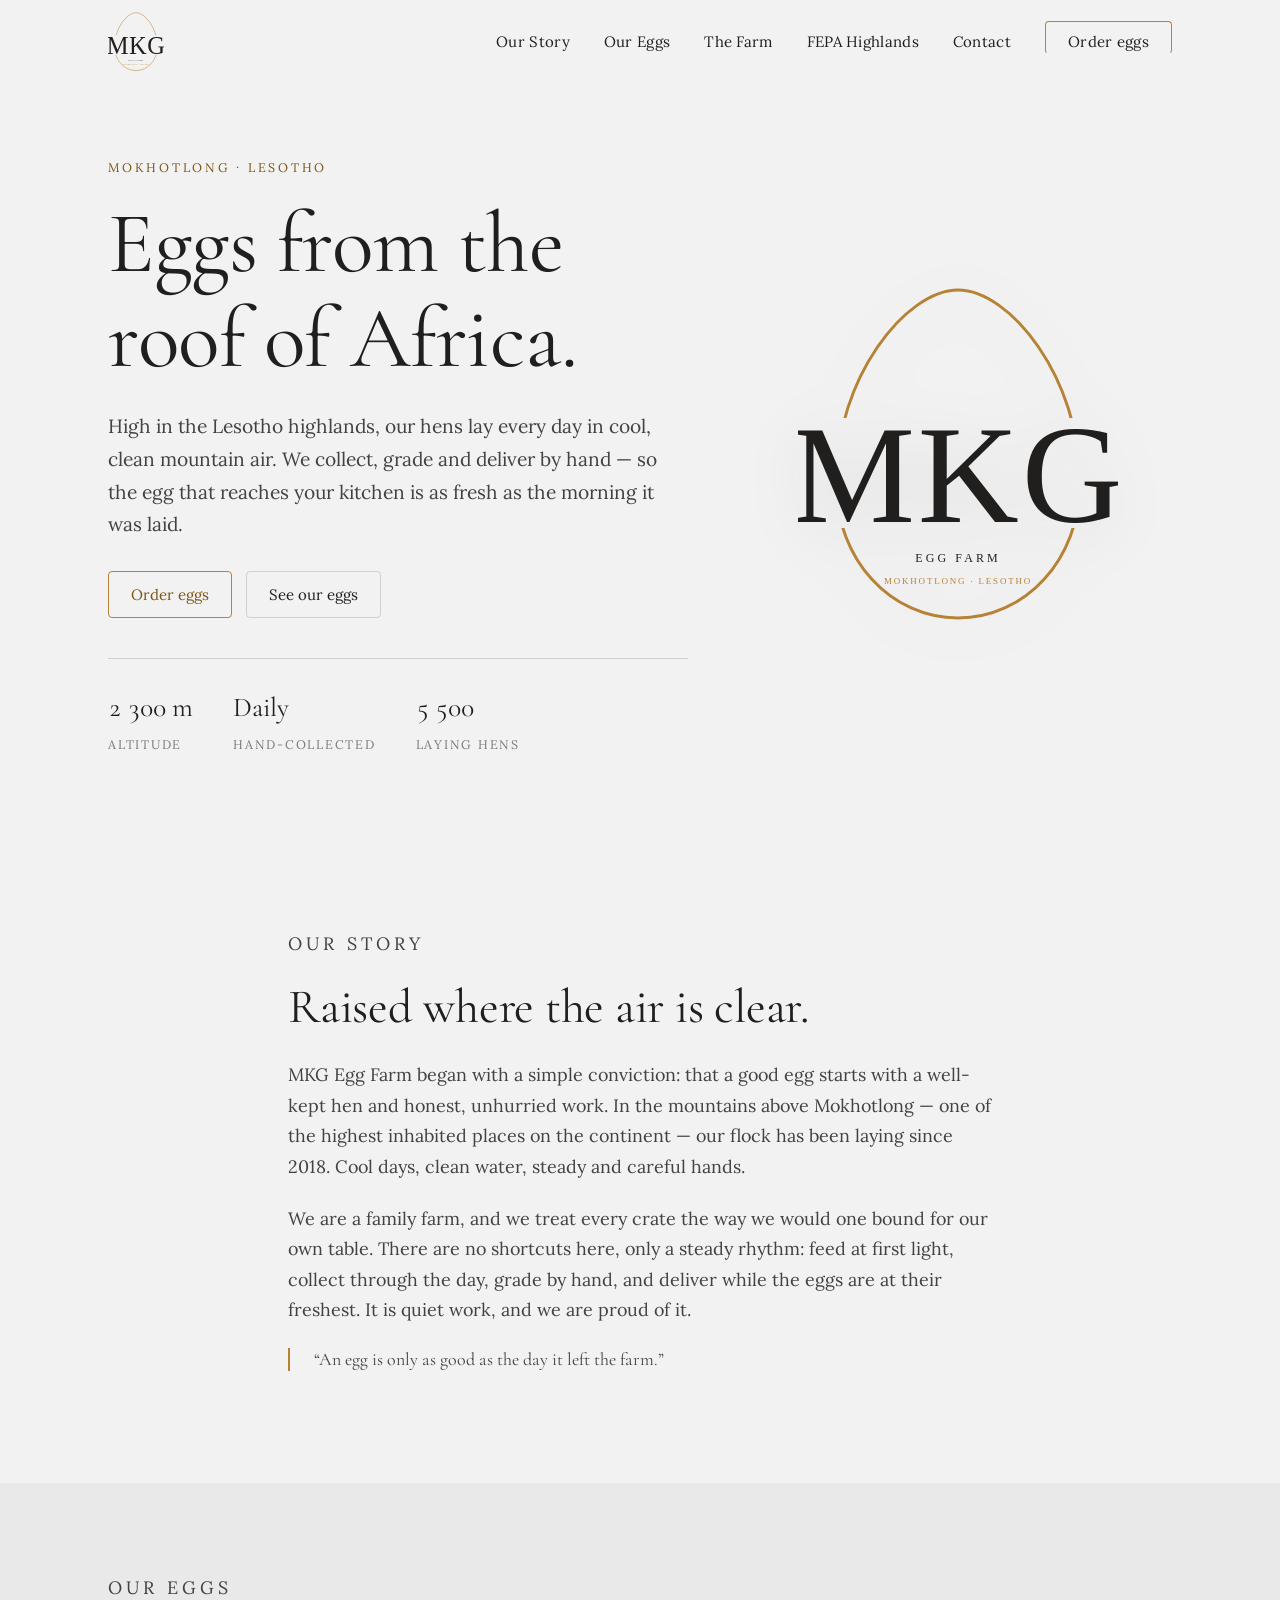
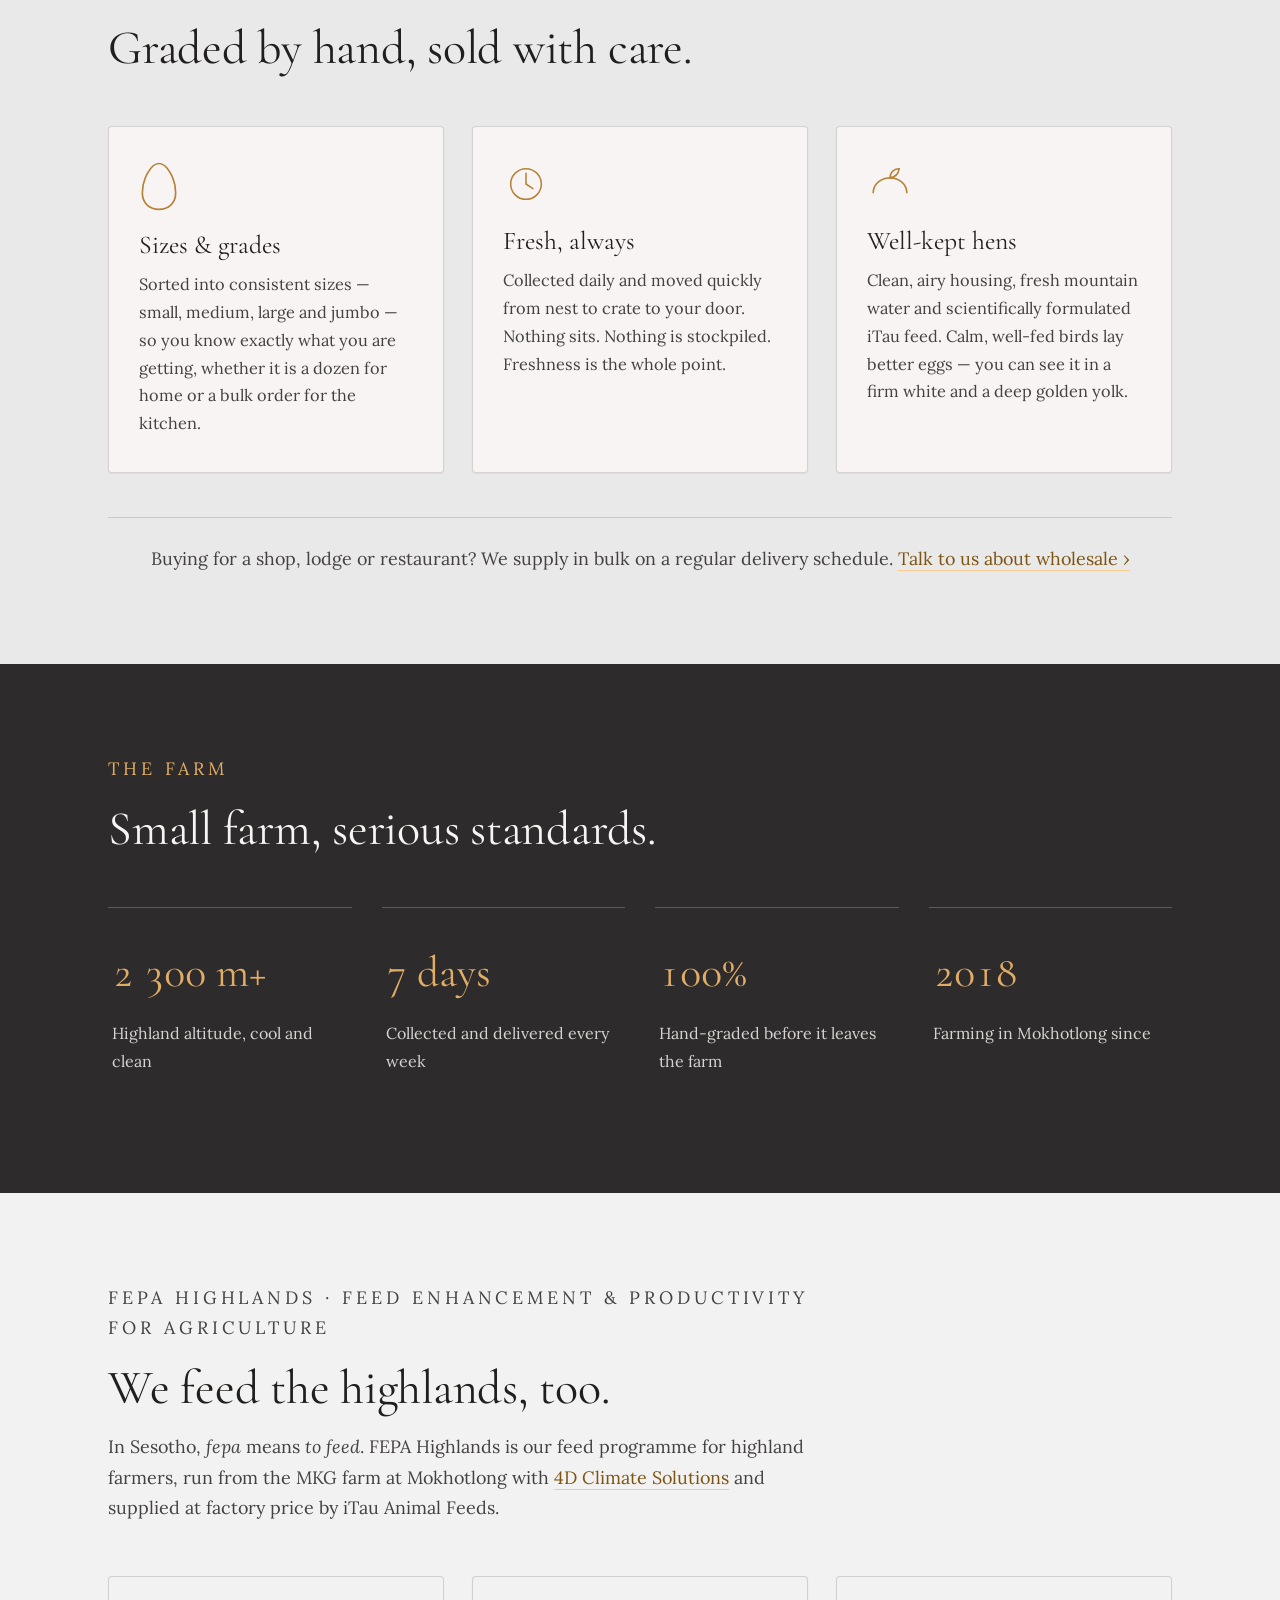
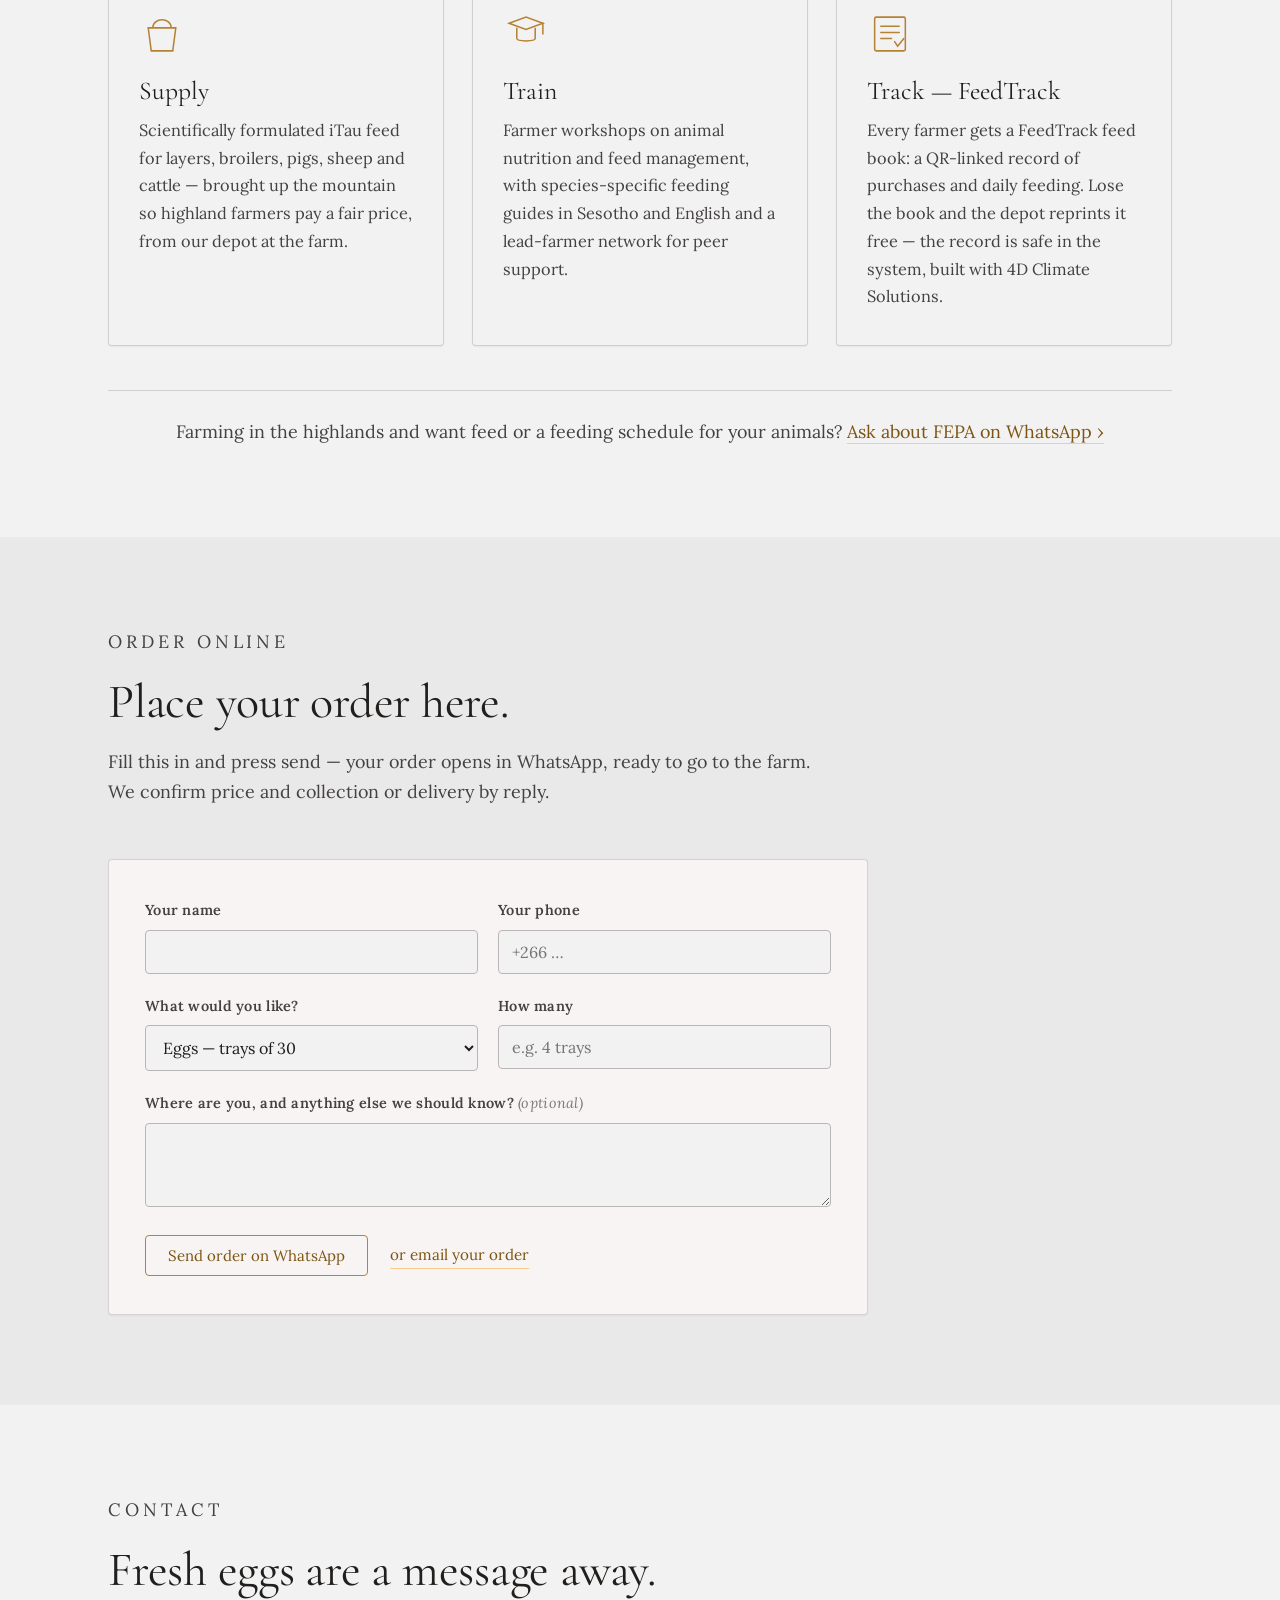
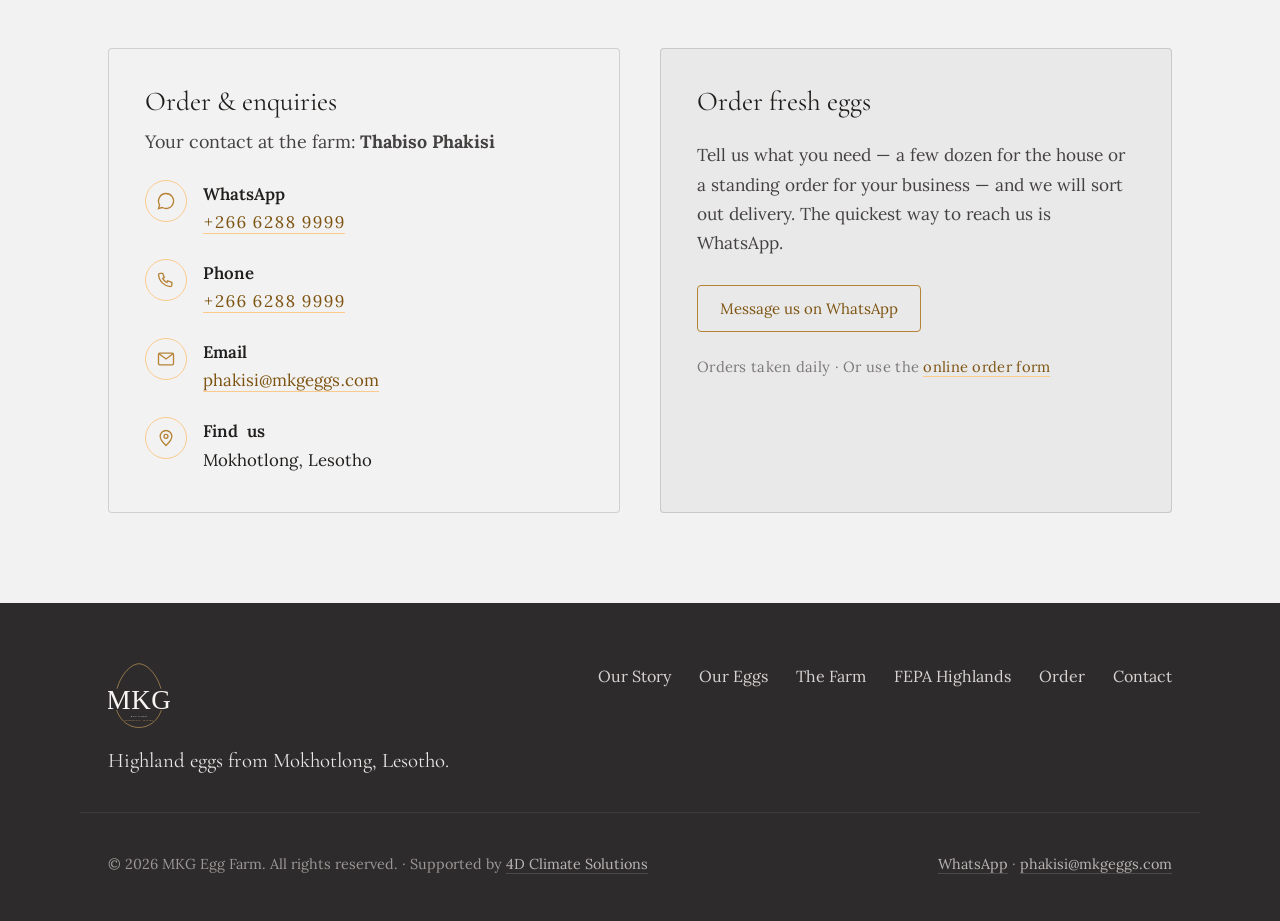
==== index.html @ 5855cd4b "Use primary logo (no hen) in the hero Co-Authored-By: Claude Fable 5 <noreply@anthropic.com> Claude-" ====
<!DOCTYPE html>
<html lang="en">
<head>
  <meta charset="UTF-8">
  <meta name="viewport" content="width=device-width, initial-scale=1.0">
  <title>MKG Egg Farm — Highland eggs from Mokhotlong, Lesotho</title>
  <meta name="description" content="MKG Egg Farm produces fresh, carefully graded eggs in the highlands of Mokhotlong, Lesotho, and runs FEPA Highlands — affordable iTau feed and support for highland farmers.">

  <meta property="og:title" content="MKG Egg Farm — Highland eggs from Mokhotlong, Lesotho">
  <meta property="og:description" content="Fresh, carefully graded eggs from the Lesotho highlands — and FEPA Highlands feed for highland farmers.">
  <meta property="og:type" content="website">
  <meta property="og:url" content="https://mkgeggs.com/">
  <meta property="og:image" content="https://mkgeggs.com/brand/logo/png/mkg-logo-primary.png">

  <link rel="icon" href="/favicon.svg" type="image/svg+xml">
  <link rel="alternate icon" href="/favicon.png" type="image/png">
  <link rel="apple-touch-icon" href="/favicon.png">

  <link rel="stylesheet" href="/brand/mkg-tokens.css">
  <link rel="stylesheet" href="/styles.css">
</head>
<body>
  <a class="skip-link" href="#main">Skip to content</a>

  <!-- ─────────────  HEADER  ───────────── -->
  <header class="site-header" id="top">
    <div class="wrap header-inner">
      <a class="brand" href="#top" aria-label="MKG Egg Farm — home">
        <img src="/brand/logo/mkg-logo-primary.svg" alt="MKG Egg Farm" width="132" height="72">
      </a>

      <nav class="nav" aria-label="Primary">
        <button class="nav-toggle" aria-expanded="false" aria-controls="nav-menu" aria-label="Menu">
          <span></span><span></span><span></span>
        </button>
        <ul class="nav-menu" id="nav-menu">
          <li><a href="#story">Our Story</a></li>
          <li><a href="#eggs">Our Eggs</a></li>
          <li><a href="#farm">The Farm</a></li>
          <li><a href="#fepa">FEPA Highlands</a></li>
          <li><a href="#contact">Contact</a></li>
          <li><a class="mkg-btn nav-cta" href="#order">Order eggs</a></li>
        </ul>
      </nav>
    </div>
  </header>

  <main id="main">

    <!-- ─────────────  HERO  ───────────── -->
    <section class="hero">
      <div class="wrap hero-inner">
        <div class="hero-copy">
          <p class="eyebrow">Mokhotlong · Lesotho</p>
          <h1>Eggs from the<br>roof of Africa.</h1>
          <p class="lead">
            High in the Lesotho highlands, our hens lay every day in cool, clean
            mountain air. We collect, grade and deliver by hand — so the egg that
            reaches your kitchen is as fresh as the morning it was laid.
          </p>
          <div class="hero-actions">
            <a class="mkg-btn" href="#order">Order eggs</a>
            <a class="mkg-btn btn-ghost" href="#eggs">See our eggs</a>
          </div>
          <hr class="mkg-hr hero-rule">
          <ul class="hero-facts">
            <li><span class="num">2 300 m</span><span class="label">altitude</span></li>
            <li><span class="num">Daily</span><span class="label">hand-collected</span></li>
            <li><span class="num">5 500</span><span class="label">laying hens</span></li>
          </ul>
        </div>
        <div class="hero-mark" aria-hidden="true">
          <img src="/brand/logo/mkg-logo-primary.svg" alt="" width="320" height="340">
        </div>
      </div>
    </section>

    <!-- ─────────────  STORY  ───────────── -->
    <section class="section" id="story">
      <div class="wrap narrow">
        <p class="section-eyebrow">Our Story</p>
        <h2>Raised where the air is clear.</h2>
        <p>
          MKG Egg Farm began with a simple conviction: that a good egg starts with
          a well-kept hen and honest, unhurried work. In the mountains above
          Mokhotlong — one of the highest inhabited places on the continent — our
          flock has been laying since 2018. Cool days, clean water, steady and
          careful hands.
        </p>
        <p>
          We are a family farm, and we treat every crate the way we would one bound
          for our own table. There are no shortcuts here, only a steady rhythm:
          feed at first light, collect through the day, grade by hand, and deliver
          while the eggs are at their freshest. It is quiet work, and we are proud
          of it.
        </p>
        <p class="pull">
          &ldquo;An egg is only as good as the day it left the farm.&rdquo;
        </p>
      </div>
    </section>

    <!-- ─────────────  EGGS  ───────────── -->
    <section class="section section-alt" id="eggs">
      <div class="wrap">
        <div class="section-head">
          <p class="section-eyebrow">Our Eggs</p>
          <h2>Graded by hand, sold with care.</h2>
        </div>

        <div class="cards">
          <article class="card">
            <div class="card-icon" aria-hidden="true">
              <svg viewBox="0 0 48 60" width="40" height="50"><path d="M24 3C34 3 44 22 44 38C44 51 35 58 24 58C13 58 4 51 4 38C4 22 14 3 24 3Z" fill="none" stroke="var(--mkg-gold)" stroke-width="2"/></svg>
            </div>
            <h3>Sizes &amp; grades</h3>
            <p>
              Sorted into consistent sizes — small, medium, large and jumbo — so
              you know exactly what you are getting, whether it is a dozen for home
              or a bulk order for the kitchen.
            </p>
          </article>

          <article class="card">
            <div class="card-icon" aria-hidden="true">
              <svg viewBox="0 0 60 60" width="46" height="46"><circle cx="30" cy="30" r="20" fill="none" stroke="var(--mkg-gold)" stroke-width="2"/><path d="M30 16v14l9 6" fill="none" stroke="var(--mkg-gold)" stroke-width="2" stroke-linecap="round"/></svg>
            </div>
            <h3>Fresh, always</h3>
            <p>
              Collected daily and moved quickly from nest to crate to your door.
              Nothing sits. Nothing is stockpiled. Freshness is the whole point.
            </p>
          </article>

          <article class="card">
            <div class="card-icon" aria-hidden="true">
              <svg viewBox="0 0 60 60" width="46" height="46"><path d="M8 42C8 30 18 22 30 22C42 22 52 30 52 42" fill="none" stroke="var(--mkg-gold)" stroke-width="2"/><path d="M30 22c0-8 6-12 12-12-1 7-5 11-12 12z" fill="none" stroke="var(--mkg-gold)" stroke-width="2"/></svg>
            </div>
            <h3>Well-kept hens</h3>
            <p>
              Clean, airy housing, fresh mountain water and scientifically
              formulated iTau feed. Calm, well-fed birds lay better eggs — you can
              see it in a firm white and a deep golden yolk.
            </p>
          </article>
        </div>

        <div class="eggs-note">
          <p>
            Buying for a shop, lodge or restaurant? We supply in bulk on a regular
            delivery schedule. <a href="#contact">Talk to us about wholesale &rsaquo;</a>
          </p>
        </div>
      </div>
    </section>

    <!-- ─────────────  FARM (dark)  ───────────── -->
    <section class="section section-dark" id="farm">
      <div class="wrap">
        <div class="section-head">
          <p class="section-eyebrow">The Farm</p>
          <h2>Small farm, serious standards.</h2>
        </div>
        <div class="stats">
          <div class="stat">
            <span class="stat-num">2 300 m+</span>
            <span class="stat-label">Highland altitude, cool and clean</span>
          </div>
          <div class="stat">
            <span class="stat-num">7 days</span>
            <span class="stat-label">Collected and delivered every week</span>
          </div>
          <div class="stat">
            <span class="stat-num">100%</span>
            <span class="stat-label">Hand-graded before it leaves the farm</span>
          </div>
          <div class="stat">
            <span class="stat-num">2018</span>
            <span class="stat-label">Farming in Mokhotlong since</span>
          </div>
        </div>
      </div>
    </section>

    <!-- ─────────────  FEPA HIGHLANDS  ───────────── -->
    <section class="section" id="fepa">
      <div class="wrap">
        <div class="section-head">
          <p class="section-eyebrow">FEPA Highlands · Feed Enhancement &amp; Productivity for Agriculture</p>
          <h2>We feed the highlands, too.</h2>
          <p>
            In Sesotho, <em>fepa</em> means <em>to feed</em>. FEPA Highlands is our
            feed programme for highland farmers, run from the MKG farm at
            Mokhotlong with <a href="https://4dcs.co.za" target="_blank" rel="noopener">4D Climate Solutions</a>
            and supplied at factory price by iTau Animal Feeds.
          </p>
        </div>

        <div class="cards">
          <article class="card">
            <div class="card-icon" aria-hidden="true">
              <svg viewBox="0 0 60 60" width="46" height="46"><path d="M12 22h36l-4 30H16z" fill="none" stroke="var(--mkg-gold)" stroke-width="2"/><path d="M18 22c0-14 24-14 24 0" fill="none" stroke="var(--mkg-gold)" stroke-width="2"/></svg>
            </div>
            <h3>Supply</h3>
            <p>
              Scientifically formulated iTau feed for layers, broilers, pigs, sheep
              and cattle — brought up the mountain so highland farmers pay a fair
              price, from our depot at the farm.
            </p>
          </article>

          <article class="card">
            <div class="card-icon" aria-hidden="true">
              <svg viewBox="0 0 60 60" width="46" height="46"><path d="M8 16l22-8 22 8-22 8z" fill="none" stroke="var(--mkg-gold)" stroke-width="2"/><path d="M18 22v14c0 4 24 4 24 0V22" fill="none" stroke="var(--mkg-gold)" stroke-width="2"/><path d="M52 16v14" stroke="var(--mkg-gold)" stroke-width="2" stroke-linecap="round"/></svg>
            </div>
            <h3>Train</h3>
            <p>
              Farmer workshops on animal nutrition and feed management, with
              species-specific feeding guides in Sesotho and English and a
              lead-farmer network for peer support.
            </p>
          </article>

          <article class="card">
            <div class="card-icon" aria-hidden="true">
              <svg viewBox="0 0 60 60" width="46" height="46"><rect x="10" y="8" width="40" height="44" rx="2" fill="none" stroke="var(--mkg-gold)" stroke-width="2"/><path d="M18 20h24M18 28h24M18 36h14" stroke="var(--mkg-gold)" stroke-width="2" stroke-linecap="round"/><path d="M36 40l4 6 8-10" fill="none" stroke="var(--mkg-gold)" stroke-width="2" stroke-linecap="round"/></svg>
            </div>
            <h3>Track — FeedTrack</h3>
            <p>
              Every farmer gets a FeedTrack feed book: a QR-linked record of
              purchases and daily feeding. Lose the book and the depot reprints it
              free — the record is safe in the system, built with 4D Climate Solutions.
            </p>
          </article>
        </div>

        <div class="eggs-note">
          <p>
            Farming in the highlands and want feed or a feeding schedule for your
            animals? <a href="https://wa.me/26662889999" target="_blank" rel="noopener">Ask about FEPA on WhatsApp &rsaquo;</a>
          </p>
        </div>
      </div>
    </section>

    <!-- ─────────────  ORDER ONLINE  ───────────── -->
    <section class="section section-alt" id="order">
      <div class="wrap">
        <div class="section-head">
          <p class="section-eyebrow">Order Online</p>
          <h2>Place your order here.</h2>
          <p>
            Fill this in and press send — your order opens in WhatsApp, ready to go
            to the farm. We confirm price and collection or delivery by reply.
          </p>
        </div>

        <form class="order-form" id="order-form">
          <div class="of-row">
            <label class="of-field">
              <span>Your name</span>
              <input type="text" name="name" autocomplete="name" required>
            </label>
            <label class="of-field">
              <span>Your phone</span>
              <input type="tel" name="phone" autocomplete="tel" placeholder="+266 …" required>
            </label>
          </div>
          <div class="of-row">
            <label class="of-field">
              <span>What would you like?</span>
              <select name="item">
                <option>Eggs — trays of 30</option>
                <option>Eggs — dozens</option>
                <option>Eggs — bulk / wholesale</option>
                <option>FEPA feed enquiry</option>
              </select>
            </label>
            <label class="of-field of-qty">
              <span>How many</span>
              <input type="text" name="qty" placeholder="e.g. 4 trays" required>
            </label>
          </div>
          <label class="of-field">
            <span>Where are you, and anything else we should know? <em>(optional)</em></span>
            <textarea name="note" rows="3"></textarea>
          </label>
          <div class="of-actions">
            <button class="mkg-btn" type="submit">Send order on WhatsApp</button>
            <a class="of-mail" id="order-mail" href="mailto:phakisi@mkgeggs.com">or email your order</a>
          </div>
        </form>
      </div>
    </section>

    <!-- ─────────────  CONTACT  ───────────── -->
    <section class="section" id="contact">
      <div class="wrap">
        <div class="section-head">
          <p class="section-eyebrow">Contact</p>
          <h2>Fresh eggs are a message away.</h2>
        </div>

        <div class="contact-grid">
          <div class="contact-card">
            <h3>Order &amp; enquiries</h3>
            <p class="contact-person">Your contact at the farm: <strong>Thabiso Phakisi</strong></p>
            <ul class="contact-list">
              <li>
                <span class="ci" aria-hidden="true">
                  <svg viewBox="0 0 24 24" width="20" height="20"><path d="M12 3a9 9 0 00-7.7 13.6L3 21l4.6-1.2A9 9 0 1012 3z" fill="none" stroke="var(--mkg-gold)" stroke-width="1.6"/></svg>
                </span>
                <span>
                  <strong>WhatsApp</strong><br>
                  <a href="https://wa.me/26662889999" target="_blank" rel="noopener">+266 6288 9999</a>
                </span>
              </li>
              <li>
                <span class="ci" aria-hidden="true">
                  <svg viewBox="0 0 24 24" width="20" height="20"><path d="M5 4h3l2 5-2 1a11 11 0 005 5l1-2 5 2v3a2 2 0 01-2 2A16 16 0 013 6a2 2 0 012-2z" fill="none" stroke="var(--mkg-gold)" stroke-width="1.6"/></svg>
                </span>
                <span>
                  <strong>Phone</strong><br>
                  <a href="tel:+26662889999">+266 6288 9999</a>
                </span>
              </li>
              <li>
                <span class="ci" aria-hidden="true">
                  <svg viewBox="0 0 24 24" width="20" height="20"><rect x="3" y="5" width="18" height="14" rx="1.5" fill="none" stroke="var(--mkg-gold)" stroke-width="1.6"/><path d="M4 6l8 6 8-6" fill="none" stroke="var(--mkg-gold)" stroke-width="1.6"/></svg>
                </span>
                <span>
                  <strong>Email</strong><br>
                  <a href="mailto:phakisi@mkgeggs.com">phakisi@mkgeggs.com</a>
                </span>
              </li>
              <li>
                <span class="ci" aria-hidden="true">
                  <svg viewBox="0 0 24 24" width="20" height="20"><path d="M12 21s7-6.3 7-11a7 7 0 00-14 0c0 4.7 7 11 7 11z" fill="none" stroke="var(--mkg-gold)" stroke-width="1.6"/><circle cx="12" cy="10" r="2.4" fill="none" stroke="var(--mkg-gold)" stroke-width="1.6"/></svg>
                </span>
                <span>
                  <strong>Find us</strong><br>
                  Mokhotlong, Lesotho
                </span>
              </li>
            </ul>
          </div>

          <div class="contact-cta">
            <h3>Order fresh eggs</h3>
            <p>
              Tell us what you need — a few dozen for the house or a standing order
              for your business — and we will sort out delivery. The quickest way
              to reach us is WhatsApp.
            </p>
            <a class="mkg-btn" href="https://wa.me/26662889999" target="_blank" rel="noopener">Message us on WhatsApp</a>
            <p class="hours">Orders taken daily · Or use the <a href="#order">online order form</a></p>
          </div>
        </div>
      </div>
    </section>
  </main>

  <!-- ─────────────  FOOTER  ───────────── -->
  <footer class="site-footer">
    <div class="wrap footer-inner">
      <div class="footer-brand">
        <img src="/brand/logo/mkg-logo-reversed.svg" alt="MKG Egg Farm" width="150" height="82">
        <p class="footer-tag">Highland eggs from Mokhotlong, Lesotho.</p>
      </div>
      <nav class="footer-nav" aria-label="Footer">
        <a href="#story">Our Story</a>
        <a href="#eggs">Our Eggs</a>
        <a href="#farm">The Farm</a>
        <a href="#fepa">FEPA Highlands</a>
        <a href="#order">Order</a>
        <a href="#contact">Contact</a>
      </nav>
    </div>
    <div class="wrap footer-base">
      <p>&copy; <span id="year">2026</span> MKG Egg Farm. All rights reserved. · Supported by <a href="https://4dcs.co.za" target="_blank" rel="noopener">4D Climate Solutions</a></p>
      <p><a href="https://wa.me/26662889999" target="_blank" rel="noopener">WhatsApp</a> · <a href="mailto:phakisi@mkgeggs.com">phakisi@mkgeggs.com</a></p>
    </div>
  </footer>

  <script>
    // Mobile nav toggle
    const toggle = document.querySelector('.nav-toggle');
    const menu = document.getElementById('nav-menu');
    toggle.addEventListener('click', () => {
      const open = menu.classList.toggle('open');
      toggle.setAttribute('aria-expanded', open);
    });
    menu.querySelectorAll('a').forEach(a =>
      a.addEventListener('click', () => {
        menu.classList.remove('open');
        toggle.setAttribute('aria-expanded', 'false');
      })
    );
    // Current year
    document.getElementById('year').textContent = new Date().getFullYear();
    // Online order form → opens WhatsApp (or email) with the order pre-written
    const orderForm = document.getElementById('order-form');
    const orderText = () => {
      const f = new FormData(orderForm);
      return [
        'Lumela MKG! New order from mkgeggs.com',
        'Name: ' + f.get('name'),
        'Phone: ' + f.get('phone'),
        'Order: ' + f.get('item') + ' — ' + f.get('qty'),
        f.get('note') ? 'Note: ' + f.get('note') : ''
      ].filter(Boolean).join('\n');
    };
    orderForm.addEventListener('submit', e => {
      e.preventDefault();
      if (!orderForm.reportValidity()) return;
      window.open('https://wa.me/26662889999?text=' + encodeURIComponent(orderText()), '_blank', 'noopener');
    });
    document.getElementById('order-mail').addEventListener('click', function () {
      this.href = 'mailto:phakisi@mkgeggs.com?subject=' + encodeURIComponent('Egg order — mkgeggs.com')
        + '&body=' + encodeURIComponent(orderText());
    });
    // Subtle header shadow on scroll
    const header = document.querySelector('.site-header');
    const onScroll = () => header.classList.toggle('scrolled', window.scrollY > 8);
    window.addEventListener('scroll', onScroll, { passive: true });
    onScroll();
  </script>
</body>
</html>
---- brand/mkg-tokens.css ----
/* MKG Egg Farm — brand tokens
   Derived from the Classical design system. Drop this in and style against the
   variables; do not hard-code hexes in components. */

@import url("https://fonts.googleapis.com/css2?family=Cormorant+Garamond:wght@300;400;500;600&family=Lora:ital,wght@0,400;0,500;0,600;1,400&display=swap");

:root {
  /* ── Core roles ────────────────────────────────── */
  --mkg-bg:        #f3f2f2;  /* page ground */
  --mkg-surface:   #eae9e9;  /* raised panel */
  --mkg-ink:       #201f1d;  /* body + headings */
  --mkg-gold:      #b68235;  /* the one accent — use as stroke, rule, underline */
  --mkg-divider:   rgba(32, 31, 29, 0.16);

  /* ── Neutral ramp ──────────────────────────────── */
  --mkg-neutral-100: #f8f4f4;
  --mkg-neutral-200: #eae7e7;
  --mkg-neutral-300: #d7d3d3;
  --mkg-neutral-400: #bab6b6;
  --mkg-neutral-500: #9b9797;
  --mkg-neutral-600: #7d7979;
  --mkg-neutral-700: #605d5d;
  --mkg-neutral-800: #444141;
  --mkg-neutral-900: #2d2b2b;  /* dark sections, reversed logo ground */

  /* ── Gold ramp ─────────────────────────────────── */
  --mkg-gold-100: #fff3e4;
  --mkg-gold-200: #ffe3bf;
  --mkg-gold-300: #facb8d;
  --mkg-gold-400: #e1ad66;  /* gold on dark grounds */
  --mkg-gold-500: #c28d41;
  --mkg-gold-600: #a06f24;  /* pressed / active */
  --mkg-gold-700: #7d5411;  /* gold TEXT at paragraph size */
  --mkg-gold-800: #5a3b0a;
  --mkg-gold-900: #3a270d;

  /* ── Type ──────────────────────────────────────── */
  --mkg-font-display: "Cormorant Garamond", Garamond, serif;
  --mkg-font-body:    "Lora", Georgia, serif;
  --mkg-radius:       4px;

  /* ── Elevation — a whisper, never a slab ───────── */
  --mkg-shadow-sm: 0 1px 2px rgba(32, 31, 29, 0.06);
  --mkg-shadow-md: 0 2px 8px rgba(32, 31, 29, 0.08);
  --mkg-shadow-lg: 0 8px 28px rgba(32, 31, 29, 0.10);
}

body {
  background: var(--mkg-bg);
  color: var(--mkg-ink);
  font-family: var(--mkg-font-body);
  line-height: 1.7;
}

h1, h2, h3, h4 {
  font-family: var(--mkg-font-display);
  font-weight: 400;
  line-height: 1.1;
}

a { color: var(--mkg-gold-700); text-decoration: none; border-bottom: 1px solid var(--mkg-gold-300); }
a:hover { color: var(--mkg-gold-800); border-bottom-color: var(--mkg-gold-600); }

/* Outlined button — never a solid gold fill */
.mkg-btn {
  font-family: var(--mkg-font-body);
  font-size: 15px;
  padding: 10px 22px;
  border: 1px solid var(--mkg-gold);
  border-radius: var(--mkg-radius);
  background: transparent;
  color: var(--mkg-gold-700);
  cursor: pointer;
  transition: background 120ms ease, border-color 120ms ease;
}
.mkg-btn:hover  { background: var(--mkg-gold-100); }
.mkg-btn:active { border-color: var(--mkg-gold-600); background: var(--mkg-gold-200); }

:focus-visible { outline: 2px solid var(--mkg-gold); outline-offset: 2px; }
::selection { background: var(--mkg-gold-200); }

.mkg-hr { border: 0; border-top: 1px solid var(--mkg-divider); margin: 2rem 0; }
---- styles.css ----
/* MKG Egg Farm — site styles
   Built on brand/mkg-tokens.css. Gold is a stroke/accent only, never a large fill.
   Cormorant Garamond (400) for display, Lora for body. */

*, *::before, *::after { box-sizing: border-box; }

html { scroll-behavior: smooth; scroll-padding-top: 96px; }
body { margin: 0; -webkit-font-smoothing: antialiased; text-rendering: optimizeLegibility; }

img, svg { display: block; max-width: 100%; height: auto; }

.wrap { width: 100%; max-width: 1120px; margin: 0 auto; padding: 0 28px; }
.narrow { max-width: 760px; }

.skip-link {
  position: absolute; left: -9999px; top: 0;
  background: var(--mkg-ink); color: var(--mkg-neutral-100);
  padding: 10px 16px; z-index: 200; border-bottom: none;
}
.skip-link:focus { left: 8px; top: 8px; }

/* ─────────────  HEADER  ───────────── */
.site-header {
  position: sticky; top: 0; z-index: 100;
  background: rgba(243, 242, 242, 0.88);
  backdrop-filter: saturate(140%) blur(8px);
  border-bottom: 1px solid transparent;
  transition: border-color 200ms ease, box-shadow 200ms ease;
}
.site-header.scrolled {
  border-bottom-color: var(--mkg-divider);
  box-shadow: var(--mkg-shadow-sm);
}
.header-inner {
  display: flex; align-items: center; justify-content: space-between;
  min-height: 84px;
}
.brand { display: inline-flex; border-bottom: none; }
.brand img { height: 60px; width: auto; }

.nav { display: flex; align-items: center; }
.nav-menu {
  display: flex; align-items: center; gap: 34px;
  list-style: none; margin: 0; padding: 0;
}
.nav-menu a {
  font-family: var(--mkg-font-body);
  font-size: 15px; letter-spacing: 0.02em;
  color: var(--mkg-ink); border-bottom: 1px solid transparent;
  padding-bottom: 2px;
}
.nav-menu a:hover { color: var(--mkg-gold-700); border-bottom-color: var(--mkg-gold-400); }
.nav-cta, .nav-cta:hover { color: var(--mkg-gold-700); border-bottom: 1px solid var(--mkg-gold); }

.nav-toggle {
  display: none; flex-direction: column; gap: 5px;
  width: 42px; height: 40px; padding: 9px 8px;
  background: transparent; border: 1px solid var(--mkg-divider);
  border-radius: var(--mkg-radius); cursor: pointer;
}
.nav-toggle span { height: 1.5px; background: var(--mkg-ink); border-radius: 2px; transition: 160ms; }

/* ─────────────  HERO  ───────────── */
.hero { padding: 72px 0 84px; overflow: hidden; }
.hero-inner {
  display: grid; grid-template-columns: 1.15fr 0.85fr;
  gap: 56px; align-items: center;
}
.eyebrow, .section-eyebrow {
  font-family: var(--mkg-font-body);
  text-transform: uppercase; letter-spacing: 0.22em;
  font-size: 12.5px; color: var(--mkg-gold-700);
  margin: 0 0 18px;
}
.hero h1 {
  font-size: clamp(3rem, 7vw, 5.4rem);
  margin: 0 0 24px; letter-spacing: -0.005em;
}
.lead {
  font-size: 1.2rem; color: var(--mkg-neutral-800);
  max-width: 46ch; margin: 0 0 30px;
}
.hero-actions { display: flex; flex-wrap: wrap; gap: 14px; }
.btn-ghost { border-color: var(--mkg-divider); color: var(--mkg-ink); }
.btn-ghost:hover { background: var(--mkg-surface); border-color: var(--mkg-gold-400); }

.hero-rule { margin: 40px 0 26px; }
.hero-facts {
  display: flex; flex-wrap: wrap; gap: 40px;
  list-style: none; margin: 0; padding: 0;
}
.hero-facts li { display: flex; flex-direction: column; }
.hero-facts .num {
  font-family: var(--mkg-font-display); font-size: 1.7rem;
  color: var(--mkg-ink); font-feature-settings: "tnum";
}
.hero-facts .label {
  font-size: 12.5px; letter-spacing: 0.14em; text-transform: uppercase;
  color: var(--mkg-neutral-600); margin-top: 2px;
}
.hero-mark { display: flex; justify-content: center; }
.hero-mark img { width: min(320px, 78%); filter: drop-shadow(var(--mkg-shadow-lg)); }

/* ─────────────  SECTIONS  ───────────── */
.section { padding: 90px 0; }
.section-alt { background: var(--mkg-surface); }
.section-head { max-width: 720px; margin: 0 0 52px; }
.section h2 {
  font-size: clamp(2.1rem, 4vw, 3rem);
  margin: 0; letter-spacing: -0.005em;
}
.section p { font-size: 1.12rem; color: var(--mkg-neutral-800); }
.narrow h2 { margin-bottom: 26px; }
.narrow p { margin: 0 0 22px; }

.pull {
  font-family: var(--mkg-font-display);
  font-size: clamp(1.6rem, 3vw, 2.1rem);
  color: var(--mkg-ink); line-height: 1.3;
  border-left: 2px solid var(--mkg-gold);
  padding-left: 24px; margin: 40px 0 0;
}

/* ─────────────  CARDS  ───────────── */
.cards {
  display: grid; grid-template-columns: repeat(3, 1fr);
  gap: 28px;
}
.card {
  background: var(--mkg-bg); border: 1px solid var(--mkg-divider);
  border-radius: var(--mkg-radius); padding: 34px 30px;
  box-shadow: var(--mkg-shadow-sm);
  transition: box-shadow 180ms ease, transform 180ms ease, border-color 180ms ease;
}
.section-alt .card { background: var(--mkg-neutral-100); }
.card:hover { box-shadow: var(--mkg-shadow-md); transform: translateY(-2px); border-color: var(--mkg-gold-300); }
.card-icon { margin-bottom: 20px; }
.card h3 { font-size: 1.6rem; margin: 0 0 12px; }
.card p { font-size: 1.02rem; margin: 0; color: var(--mkg-neutral-800); }

.eggs-note {
  margin-top: 44px; padding-top: 26px;
  border-top: 1px solid var(--mkg-divider); text-align: center;
}
.eggs-note p { font-size: 1.12rem; margin: 0; }

/* ─────────────  DARK / FARM  ───────────── */
.section-dark { background: var(--mkg-neutral-900); color: var(--mkg-neutral-200); }
.section-dark .section-eyebrow { color: var(--mkg-gold-400); }
.section-dark h2 { color: var(--mkg-neutral-100); }
.stats {
  display: grid; grid-template-columns: repeat(4, 1fr); gap: 30px;
}
.stat {
  padding: 28px 4px; border-top: 1px solid rgba(225, 173, 102, 0.35);
}
.stat-num {
  display: block; font-family: var(--mkg-font-display);
  font-size: clamp(2rem, 3.4vw, 2.8rem); color: var(--mkg-gold-400);
  font-feature-settings: "tnum"; margin-bottom: 10px;
}
.stat-label { font-size: 1rem; color: var(--mkg-neutral-300); line-height: 1.5; }

/* ─────────────  ORDER FORM  ───────────── */
.order-form {
  max-width: 760px; background: var(--mkg-neutral-100);
  border: 1px solid var(--mkg-divider); border-radius: var(--mkg-radius);
  padding: 38px 36px; box-shadow: var(--mkg-shadow-sm);
}
.of-row { display: grid; grid-template-columns: 1fr 1fr; gap: 20px; }
.of-field { display: block; margin-bottom: 20px; }
.of-field > span {
  display: block; font-size: 0.9rem; font-weight: 600;
  color: var(--mkg-neutral-800); margin-bottom: 7px; letter-spacing: 0.02em;
}
.of-field > span em { font-weight: 400; color: var(--mkg-neutral-600); }
.of-field input, .of-field select, .of-field textarea {
  width: 100%; font-family: var(--mkg-font-body); font-size: 1rem;
  color: var(--mkg-ink); background: var(--mkg-bg);
  border: 1px solid var(--mkg-neutral-400); border-radius: var(--mkg-radius);
  padding: 11px 13px;
}
.of-field input:focus, .of-field select:focus, .of-field textarea:focus {
  outline: 2px solid var(--mkg-gold); outline-offset: 0; border-color: var(--mkg-gold);
}
.of-field textarea { resize: vertical; }
.of-actions { display: flex; align-items: center; gap: 22px; flex-wrap: wrap; margin-top: 6px; }
.of-mail { font-size: 0.95rem; }

/* ─────────────  CONTACT  ───────────── */
.contact-grid {
  display: grid; grid-template-columns: 1fr 1fr; gap: 40px;
}
.contact-card, .contact-cta {
  border: 1px solid var(--mkg-divider); border-radius: var(--mkg-radius);
  padding: 38px 36px; background: var(--mkg-bg);
}
.contact-cta { background: var(--mkg-surface); display: flex; flex-direction: column; align-items: flex-start; }
.contact-card h3, .contact-cta h3 { font-size: 1.7rem; margin: 0 0 24px; }
.contact-person { font-size: 1.02rem; color: var(--mkg-neutral-800); margin: -14px 0 22px; }
.contact-list { list-style: none; margin: 0; padding: 0; }
.contact-list li { display: flex; gap: 16px; align-items: flex-start; margin-bottom: 22px; }
.contact-list li:last-child { margin-bottom: 0; }
.ci {
  flex: none; width: 42px; height: 42px; display: grid; place-items: center;
  border: 1px solid var(--mkg-gold-300); border-radius: 50%;
}
.contact-list strong { font-family: var(--mkg-font-body); font-weight: 600; }
.contact-list span { font-size: 1.05rem; font-feature-settings: "tnum"; }
.contact-cta p { font-size: 1.08rem; margin: 0 0 26px; }
.contact-cta .hours {
  font-size: 0.92rem; color: var(--mkg-neutral-600);
  margin: 22px 0 0; letter-spacing: 0.02em;
}

/* ─────────────  FOOTER  ───────────── */
.site-footer { background: var(--mkg-neutral-900); color: var(--mkg-neutral-300); padding: 60px 0 30px; }
.footer-inner {
  display: flex; justify-content: space-between; align-items: flex-start;
  gap: 40px; flex-wrap: wrap; padding-bottom: 34px;
  border-bottom: 1px solid rgba(255,255,255,0.08);
}
.footer-brand img { height: 66px; width: auto; margin-bottom: 14px; }
.footer-tag { font-family: var(--mkg-font-display); font-size: 1.3rem; color: var(--mkg-neutral-200); margin: 0; }
.footer-nav { display: flex; gap: 28px; flex-wrap: wrap; }
.footer-nav a { color: var(--mkg-neutral-300); border-bottom: 1px solid transparent; font-size: 1rem; }
.footer-nav a:hover { color: var(--mkg-gold-400); border-bottom-color: var(--mkg-gold-400); }
.footer-base {
  display: flex; justify-content: space-between; flex-wrap: wrap; gap: 12px;
  padding-top: 24px; font-size: 0.9rem; color: var(--mkg-neutral-500);
}
.footer-base a { color: var(--mkg-neutral-400); border-bottom-color: rgba(255,255,255,0.15); }
.footer-base a:hover { color: var(--mkg-gold-400); }

/* ─────────────  RESPONSIVE  ───────────── */
@media (max-width: 900px) {
  .hero-inner { grid-template-columns: 1fr; gap: 36px; }
  .hero-mark { order: -1; }
  .hero-mark img { width: min(240px, 60%); }
  .hero { padding: 48px 0 64px; }
  .cards { grid-template-columns: 1fr; }
  .stats { grid-template-columns: 1fr 1fr; }
  .contact-grid { grid-template-columns: 1fr; }

  .nav-toggle { display: flex; }
  .nav-menu {
    position: absolute; top: 84px; left: 0; right: 0;
    flex-direction: column; align-items: stretch; gap: 0;
    background: var(--mkg-bg); border-bottom: 1px solid var(--mkg-divider);
    box-shadow: var(--mkg-shadow-md);
    max-height: 0; overflow: hidden; transition: max-height 240ms ease;
  }
  .nav-menu.open { max-height: 480px; }
  .of-row { grid-template-columns: 1fr; gap: 0; }
  .nav-menu li { border-top: 1px solid var(--mkg-divider); }
  .nav-menu li:first-child { border-top: none; }
  .nav-menu a { display: block; padding: 16px 28px; border-bottom: none; }
  .nav-cta { margin: 12px 28px; text-align: center; }
}

@media (max-width: 480px) {
  .wrap { padding: 0 20px; }
  .stats { grid-template-columns: 1fr; }
  .hero-facts { gap: 26px; }
  .section { padding: 64px 0; }
}

@media (prefers-reduced-motion: reduce) {
  html { scroll-behavior: auto; }
  * { transition: none !important; }
}
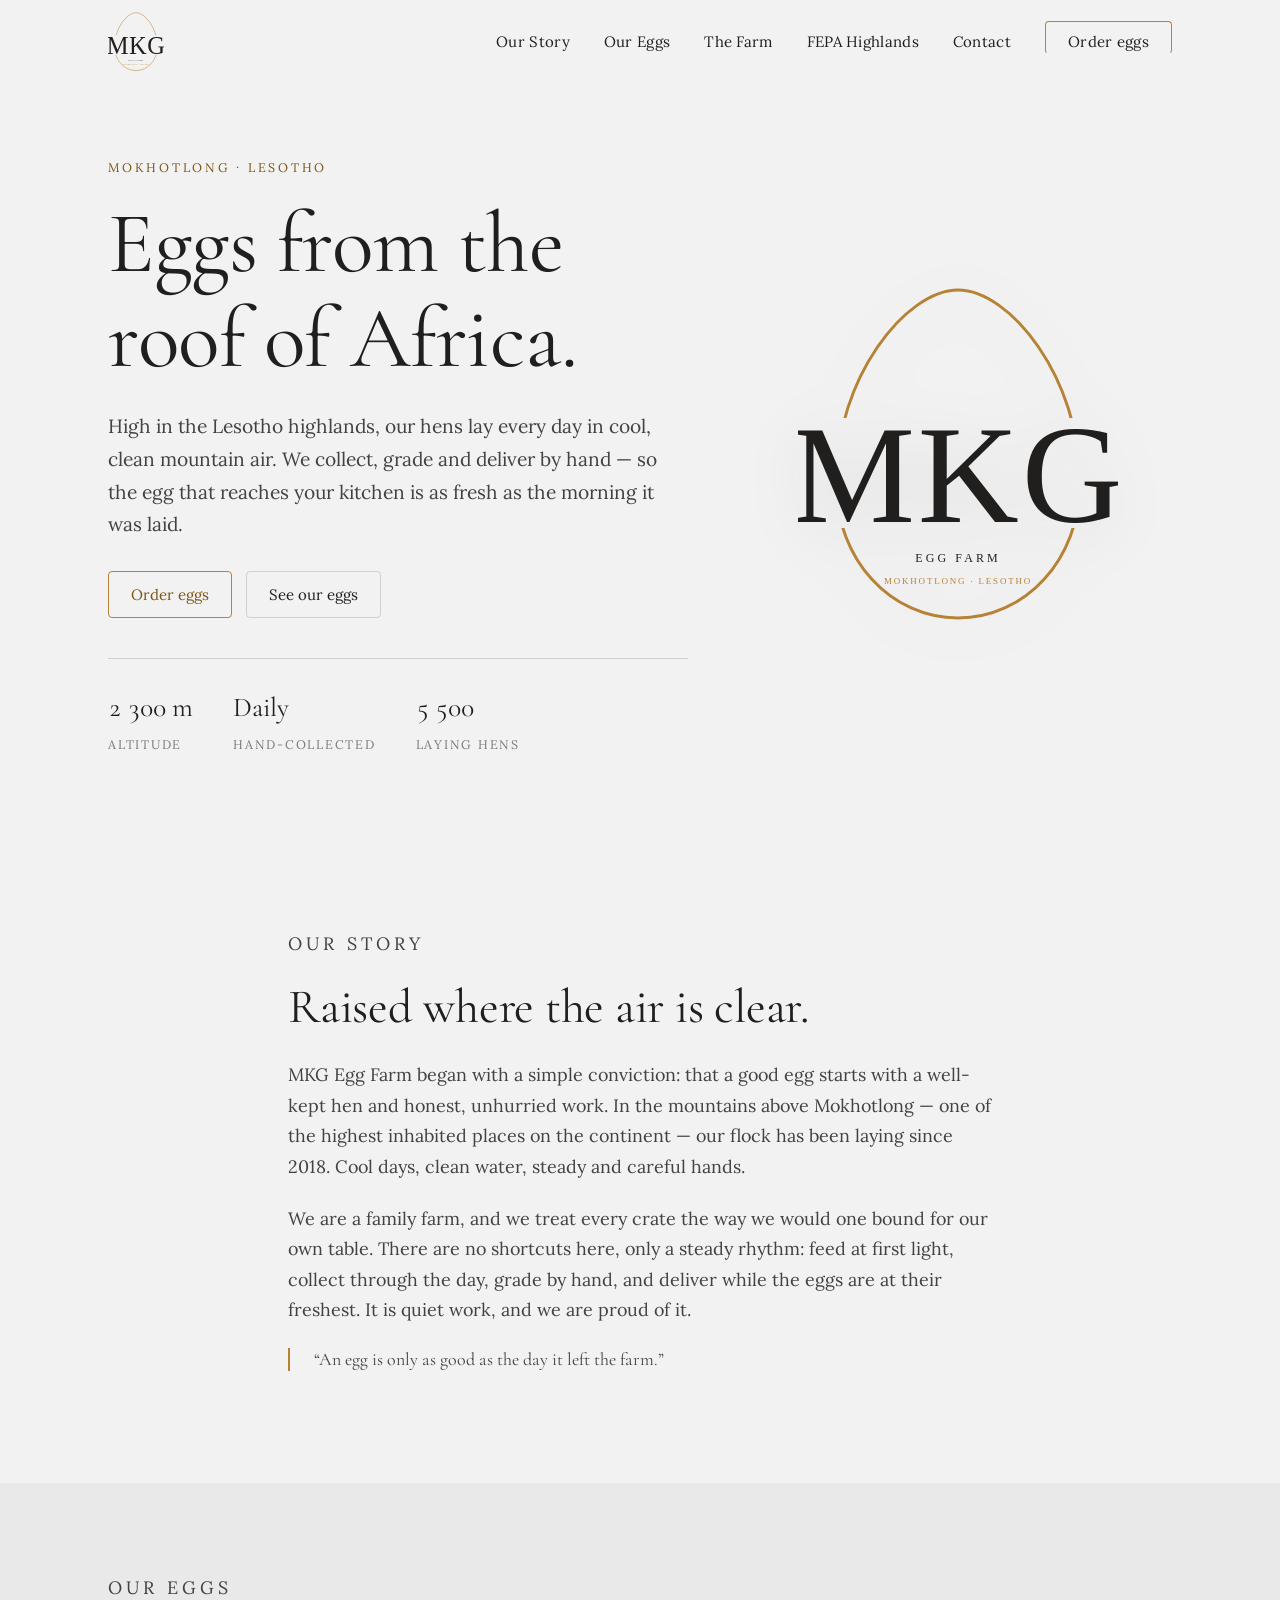
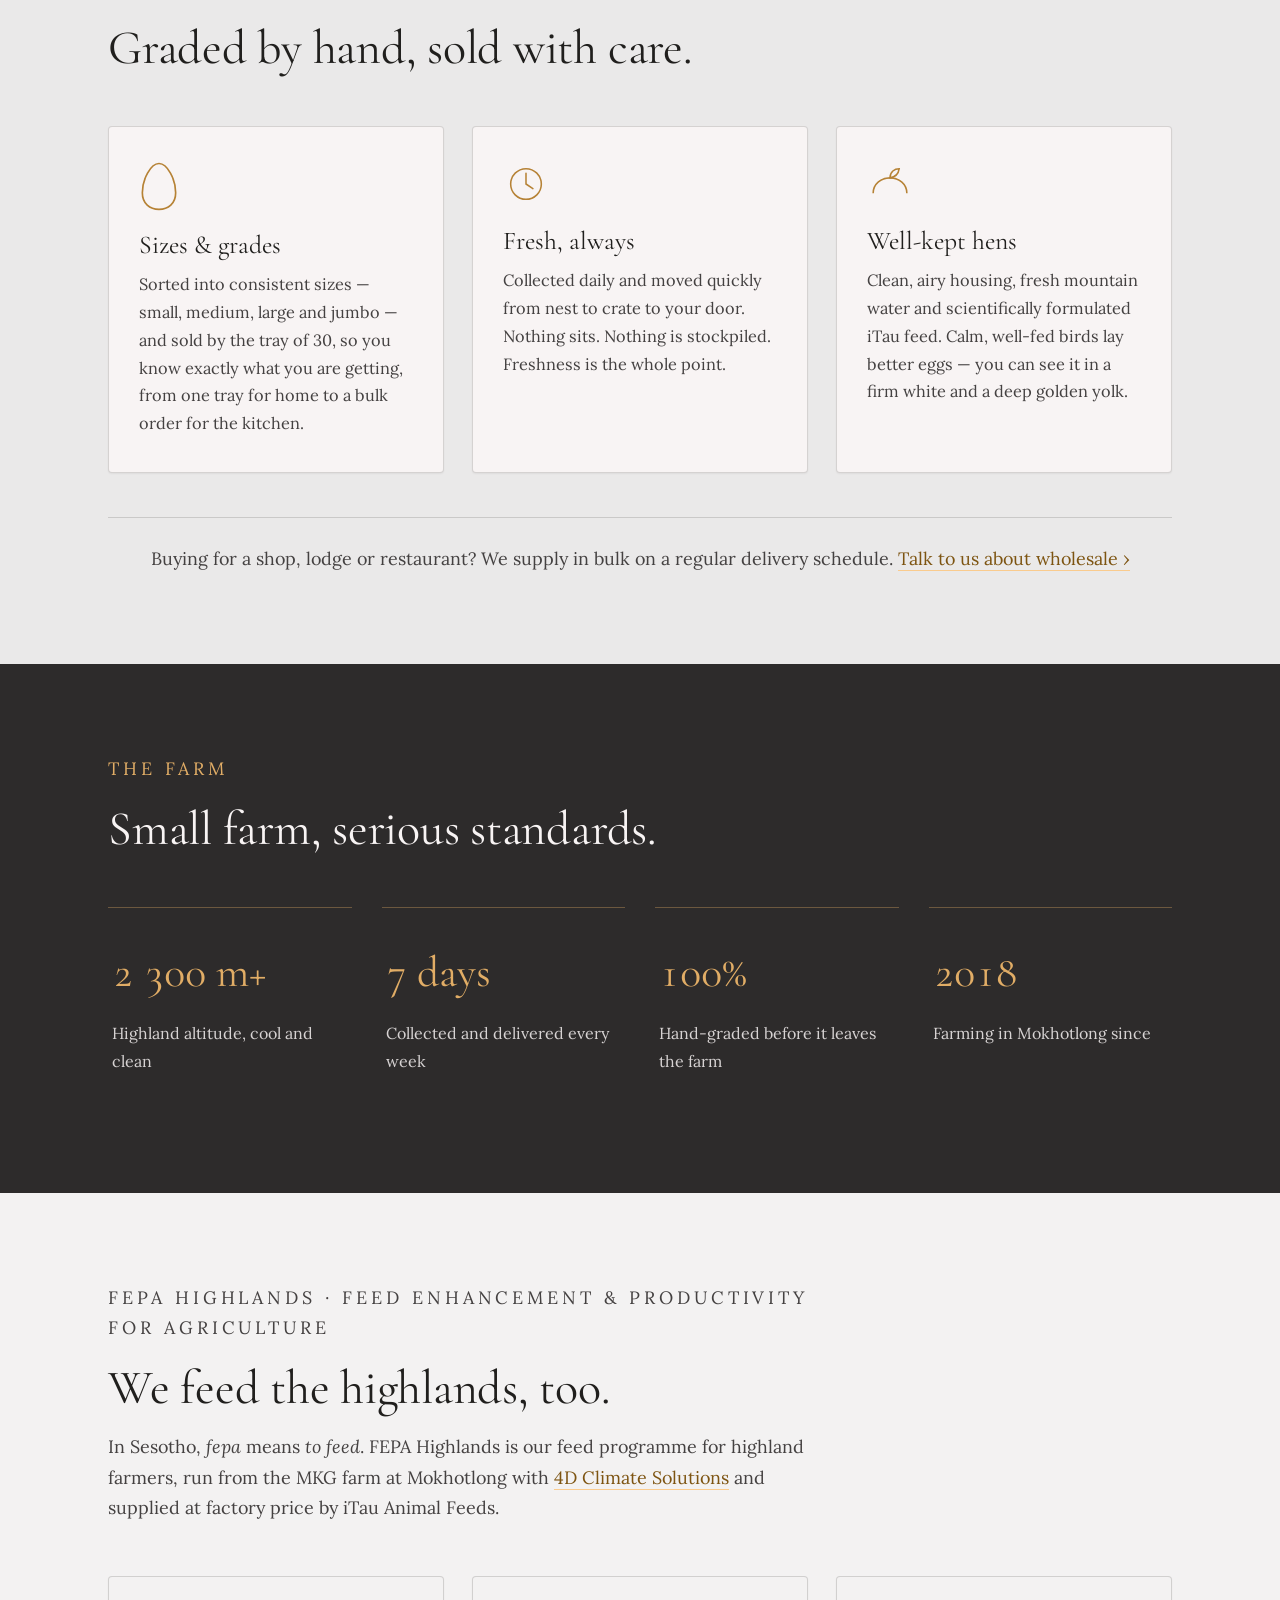
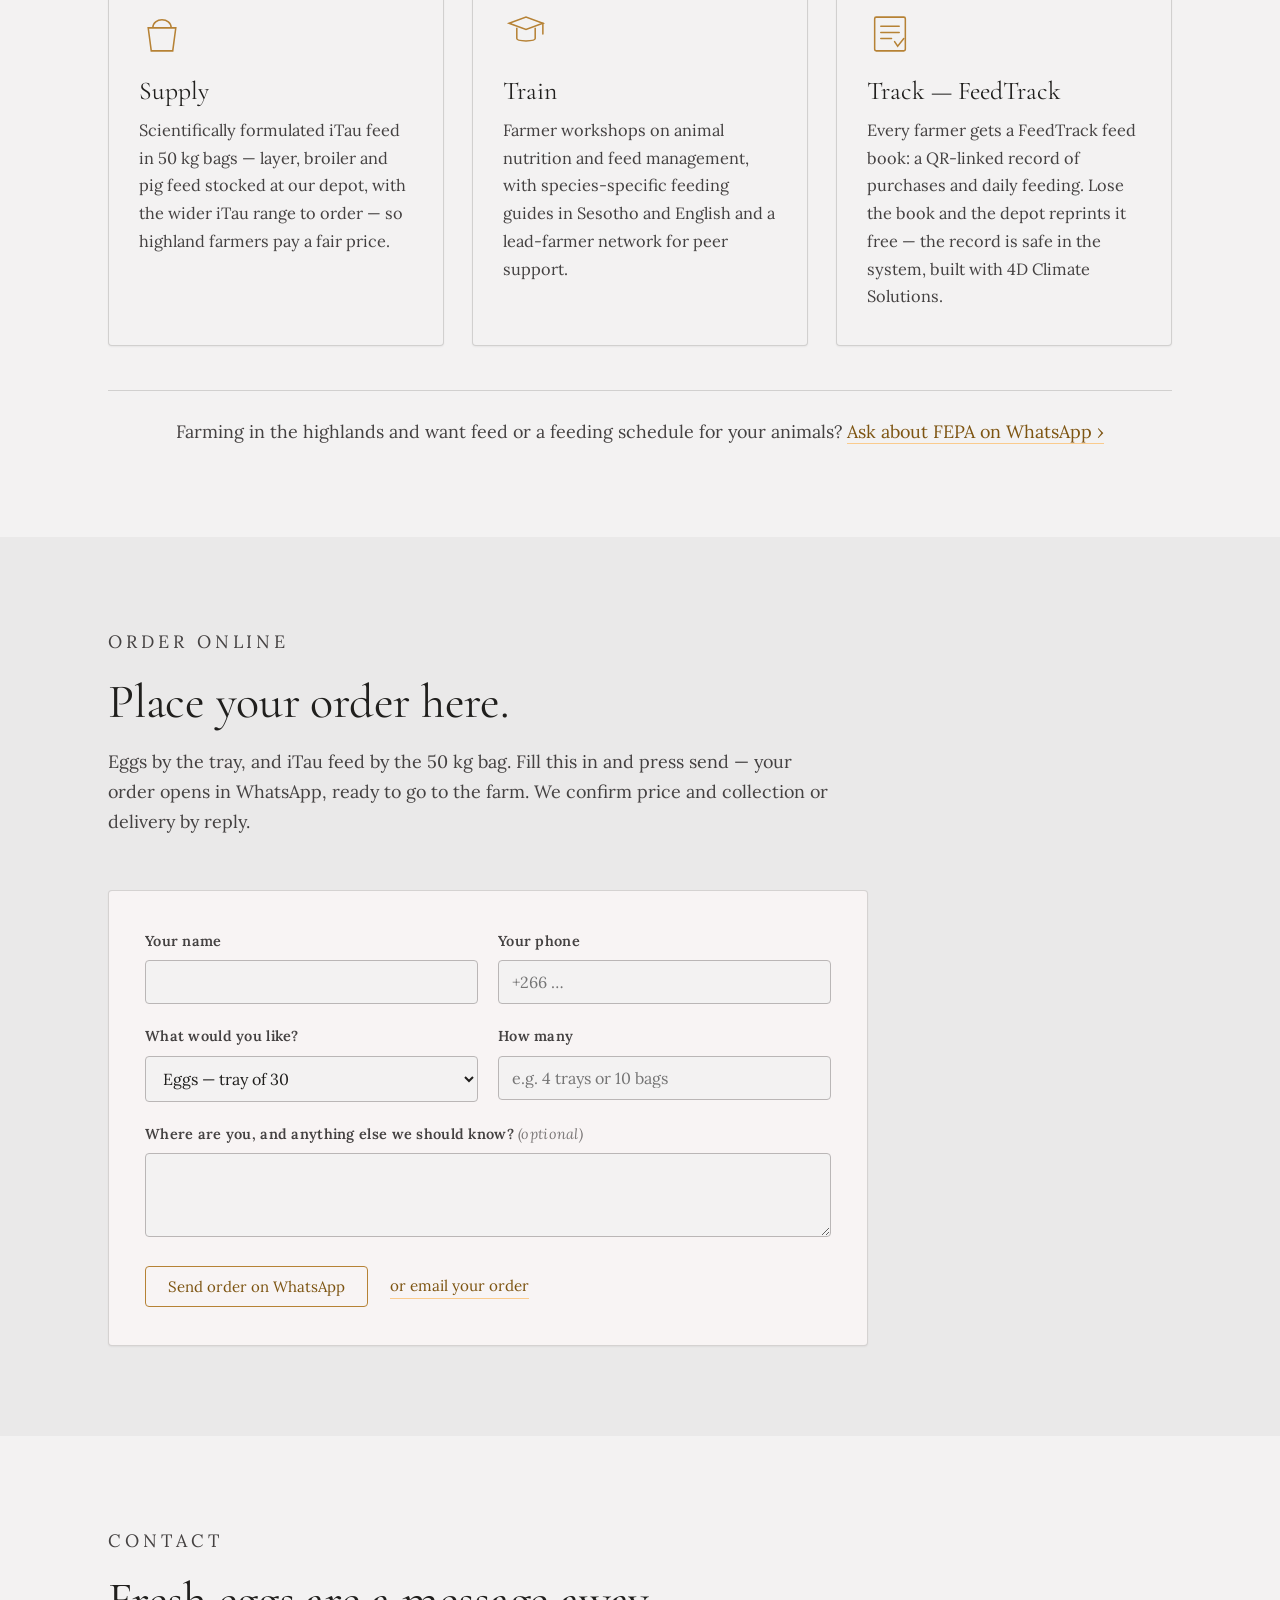
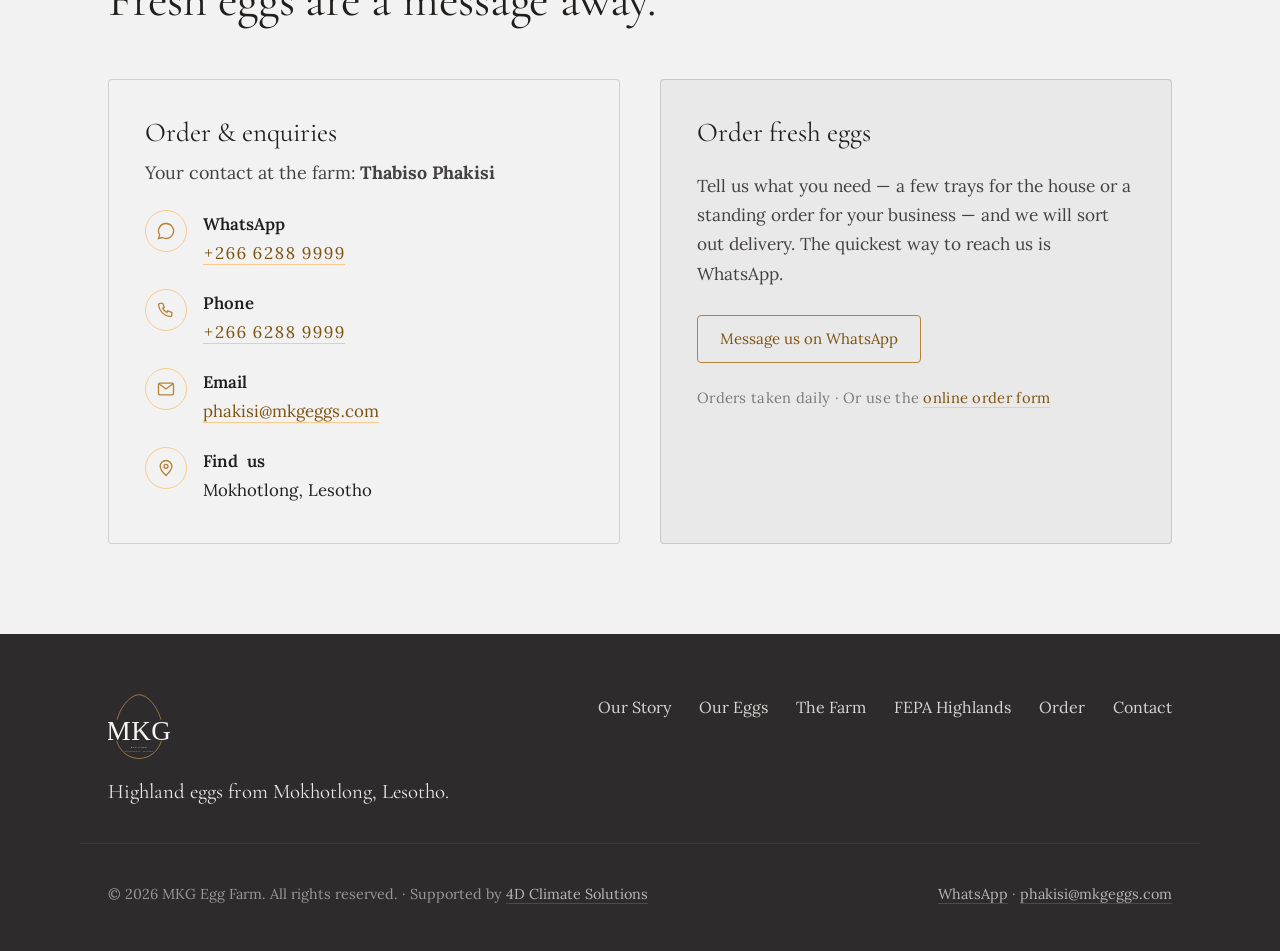
==== commit 8516dc5b: "Order form: eggs by tray only, add iTau feed products, enforce name+phone - Eggs sold as trays of 30" ====
--- a/index.html
+++ b/index.html
@@ -12,9 +12,9 @@
   <meta property="og:url" content="https://mkgeggs.com/">
   <meta property="og:image" content="https://mkgeggs.com/brand/logo/png/mkg-logo-primary.png">
 
-  <link rel="icon" href="/favicon.svg" type="image/svg+xml">
-  <link rel="alternate icon" href="/favicon.png" type="image/png">
-  <link rel="apple-touch-icon" href="/favicon.png">
+  <link rel="icon" href="/favicon.svg?v=2" type="image/svg+xml">
+  <link rel="alternate icon" href="/favicon.png?v=2" type="image/png">
+  <link rel="apple-touch-icon" href="/favicon.png?v=2">
 
   <link rel="stylesheet" href="/brand/mkg-tokens.css">
   <link rel="stylesheet" href="/styles.css">
@@ -115,9 +115,9 @@
             </div>
             <h3>Sizes &amp; grades</h3>
             <p>
-              Sorted into consistent sizes — small, medium, large and jumbo — so
-              you know exactly what you are getting, whether it is a dozen for home
-              or a bulk order for the kitchen.
+              Sorted into consistent sizes — small, medium, large and jumbo — and
+              sold by the tray of 30, so you know exactly what you are getting,
+              from one tray for home to a bulk order for the kitchen.
             </p>
           </article>
 
@@ -203,9 +203,9 @@
             </div>
             <h3>Supply</h3>
             <p>
-              Scientifically formulated iTau feed for layers, broilers, pigs, sheep
-              and cattle — brought up the mountain so highland farmers pay a fair
-              price, from our depot at the farm.
+              Scientifically formulated iTau feed in 50&nbsp;kg bags — layer,
+              broiler and pig feed stocked at our depot, with the wider iTau range
+              to order — so highland farmers pay a fair price.
             </p>
           </article>
 
@@ -250,8 +250,9 @@
           <p class="section-eyebrow">Order Online</p>
           <h2>Place your order here.</h2>
           <p>
-            Fill this in and press send — your order opens in WhatsApp, ready to go
-            to the farm. We confirm price and collection or delivery by reply.
+            Eggs by the tray, and iTau feed by the 50&nbsp;kg bag. Fill this in and
+            press send — your order opens in WhatsApp, ready to go to the farm. We
+            confirm price and collection or delivery by reply.
           </p>
         </div>
 
@@ -270,15 +271,21 @@
             <label class="of-field">
               <span>What would you like?</span>
               <select name="item">
-                <option>Eggs — trays of 30</option>
-                <option>Eggs — dozens</option>
-                <option>Eggs — bulk / wholesale</option>
-                <option>FEPA feed enquiry</option>
+                <optgroup label="Eggs">
+                  <option>Eggs — tray of 30</option>
+                </optgroup>
+                <optgroup label="iTau feed — 50 kg bags">
+                  <option>Feed — Complete Lay Ph.2 (layers)</option>
+                  <option>Feed — Broiler Grower</option>
+                  <option>Feed — Broiler Finisher</option>
+                  <option>Feed — Pig Grower</option>
+                  <option>Feed — Pig Finisher</option>
+                </optgroup>
               </select>
             </label>
             <label class="of-field of-qty">
               <span>How many</span>
-              <input type="text" name="qty" placeholder="e.g. 4 trays" required>
+              <input type="text" name="qty" placeholder="e.g. 4 trays or 10 bags" required>
             </label>
           </div>
           <label class="of-field">
@@ -348,7 +355,7 @@
           <div class="contact-cta">
             <h3>Order fresh eggs</h3>
             <p>
-              Tell us what you need — a few dozen for the house or a standing order
+              Tell us what you need — a few trays for the house or a standing order
               for your business — and we will sort out delivery. The quickest way
               to reach us is WhatsApp.
             </p>
@@ -415,8 +422,9 @@
       if (!orderForm.reportValidity()) return;
       window.open('https://wa.me/26662889999?text=' + encodeURIComponent(orderText()), '_blank', 'noopener');
     });
-    document.getElementById('order-mail').addEventListener('click', function () {
-      this.href = 'mailto:phakisi@mkgeggs.com?subject=' + encodeURIComponent('Egg order — mkgeggs.com')
+    document.getElementById('order-mail').addEventListener('click', function (e) {
+      if (!orderForm.reportValidity()) { e.preventDefault(); return; }
+      this.href = 'mailto:phakisi@mkgeggs.com?subject=' + encodeURIComponent('Order — mkgeggs.com')
         + '&body=' + encodeURIComponent(orderText());
     });
     // Subtle header shadow on scroll
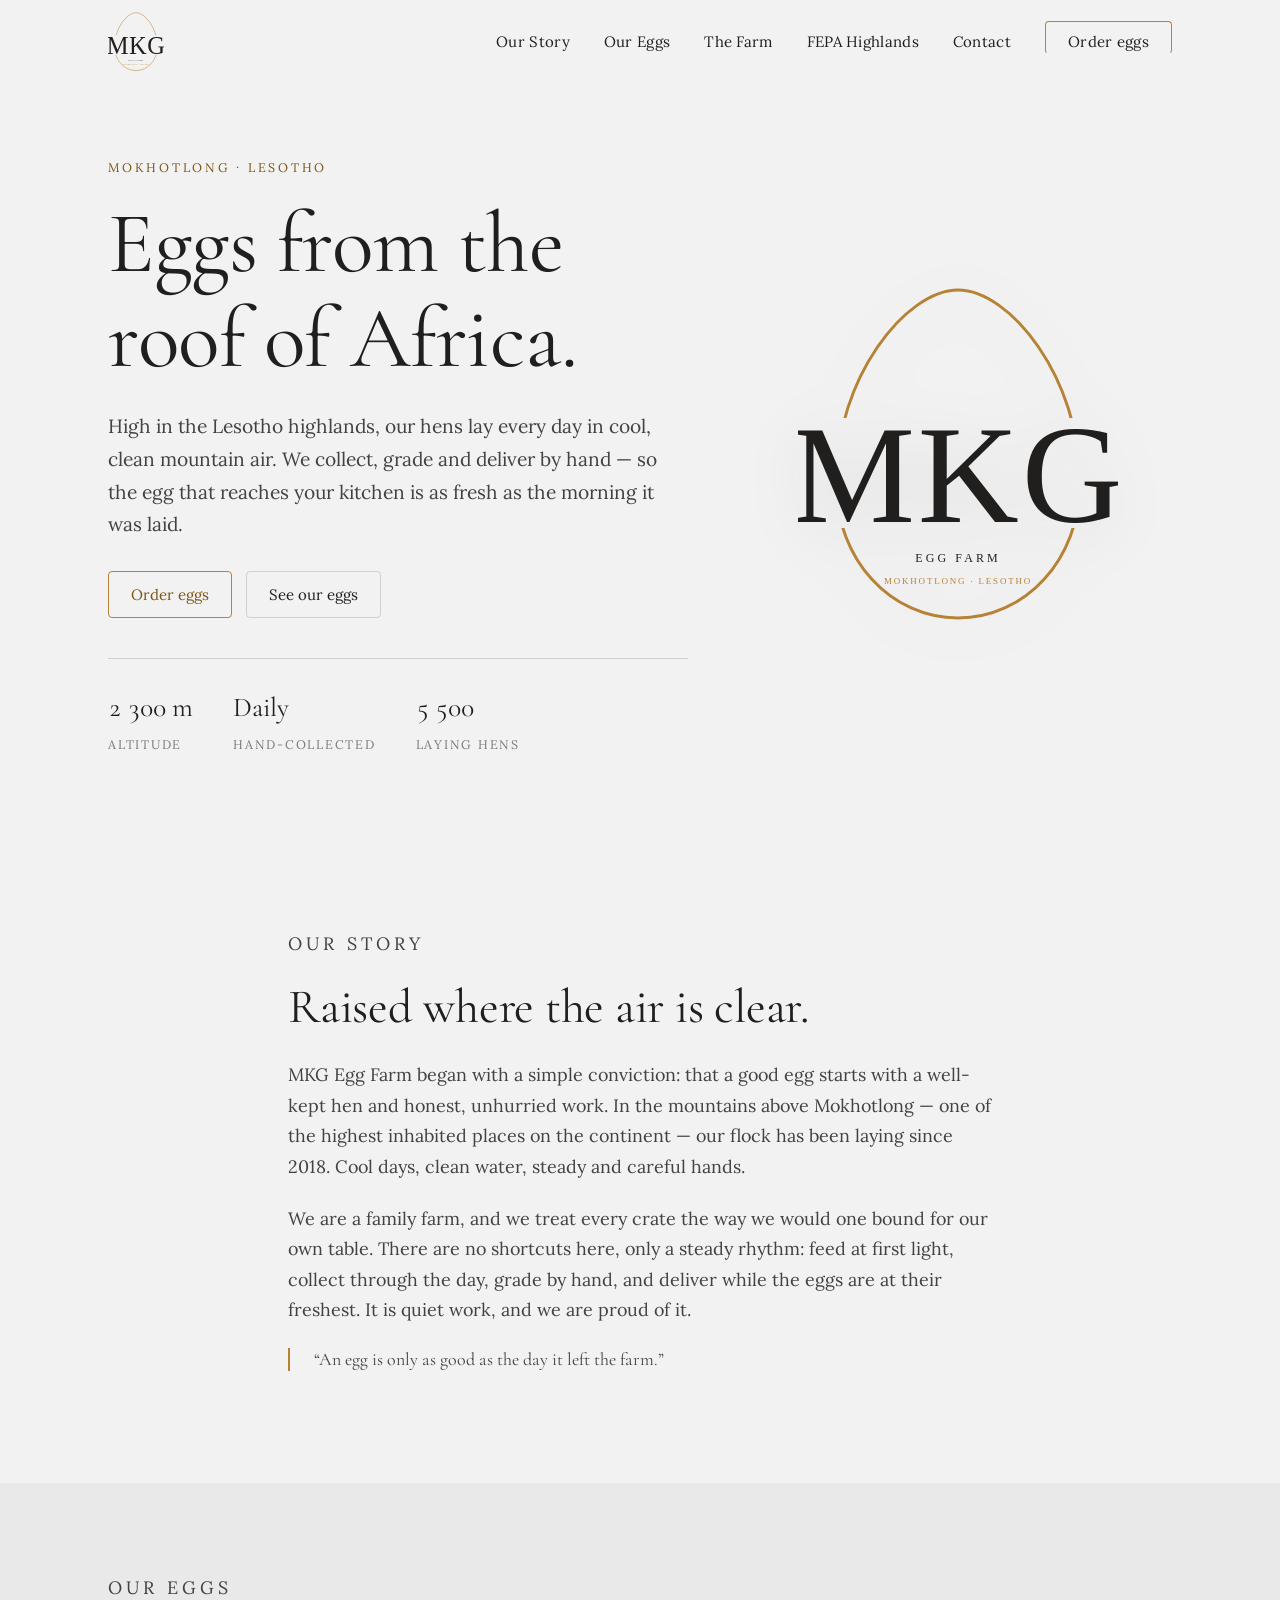
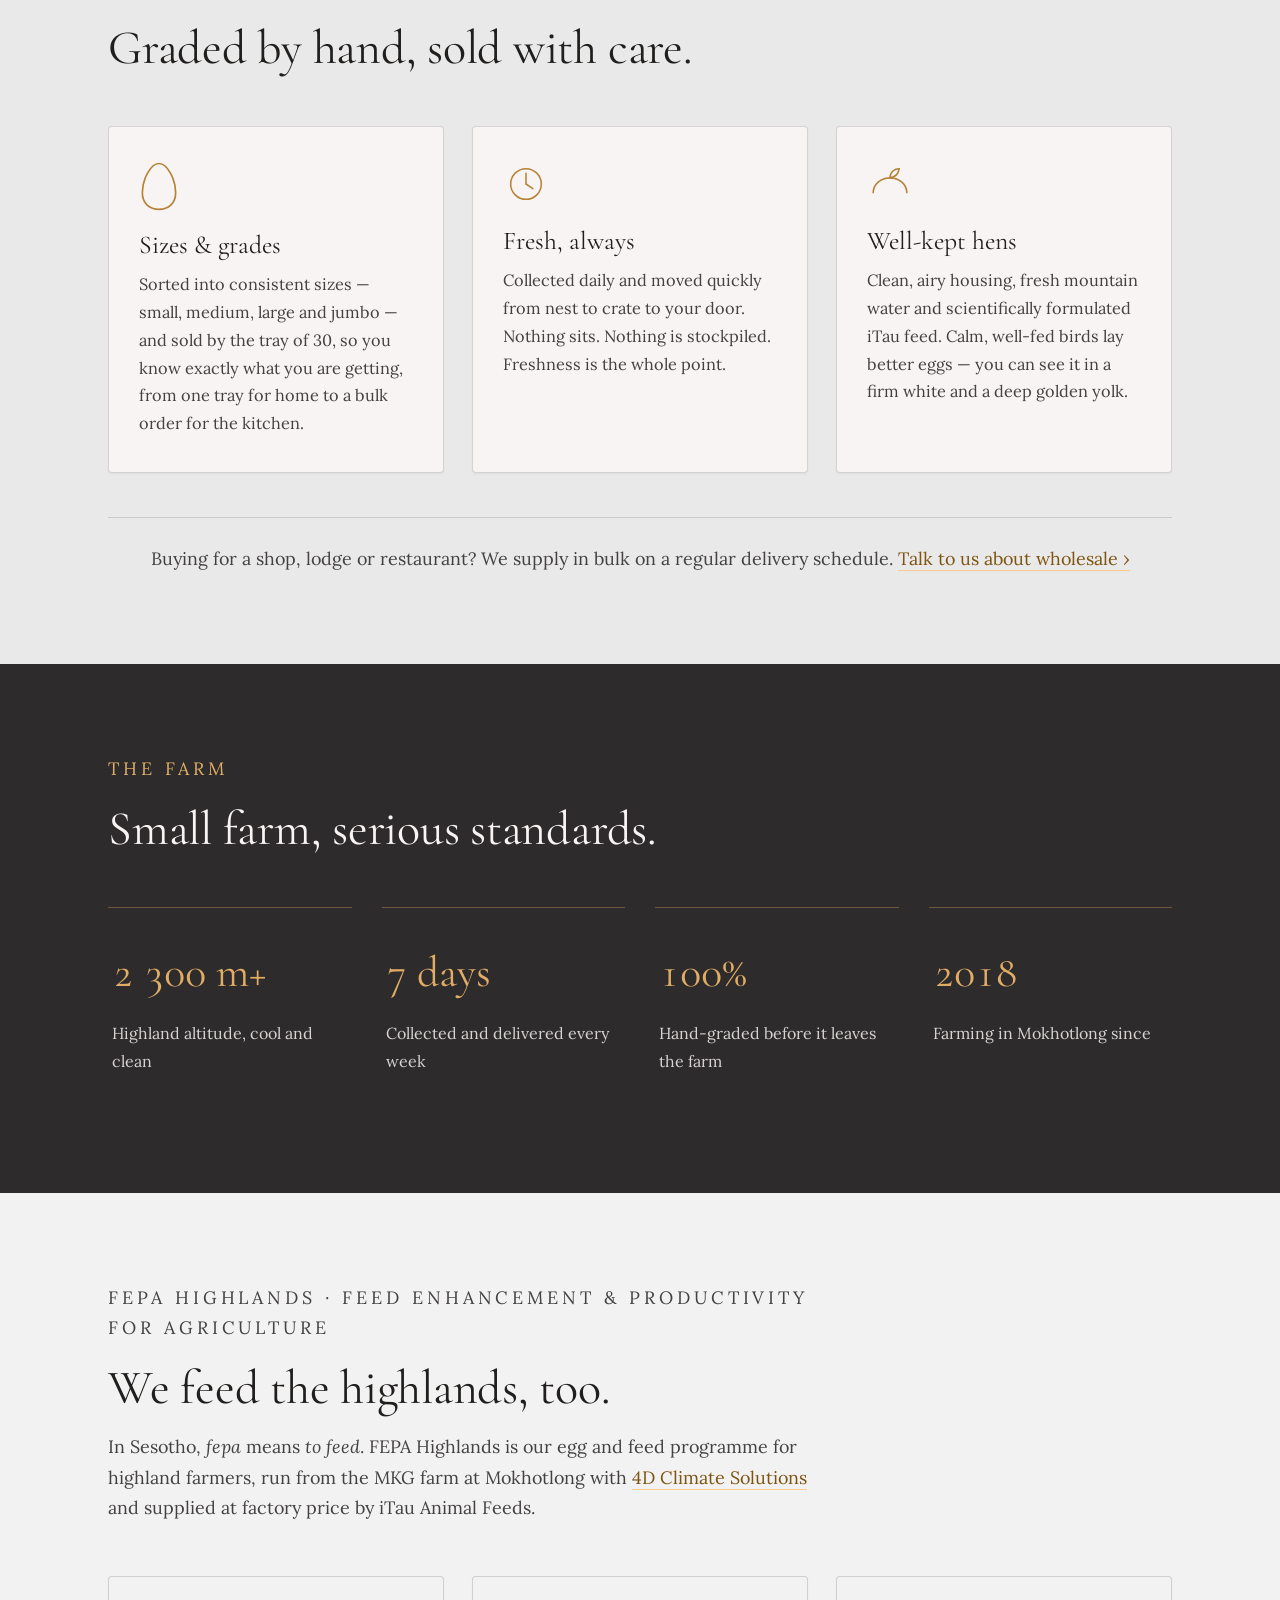
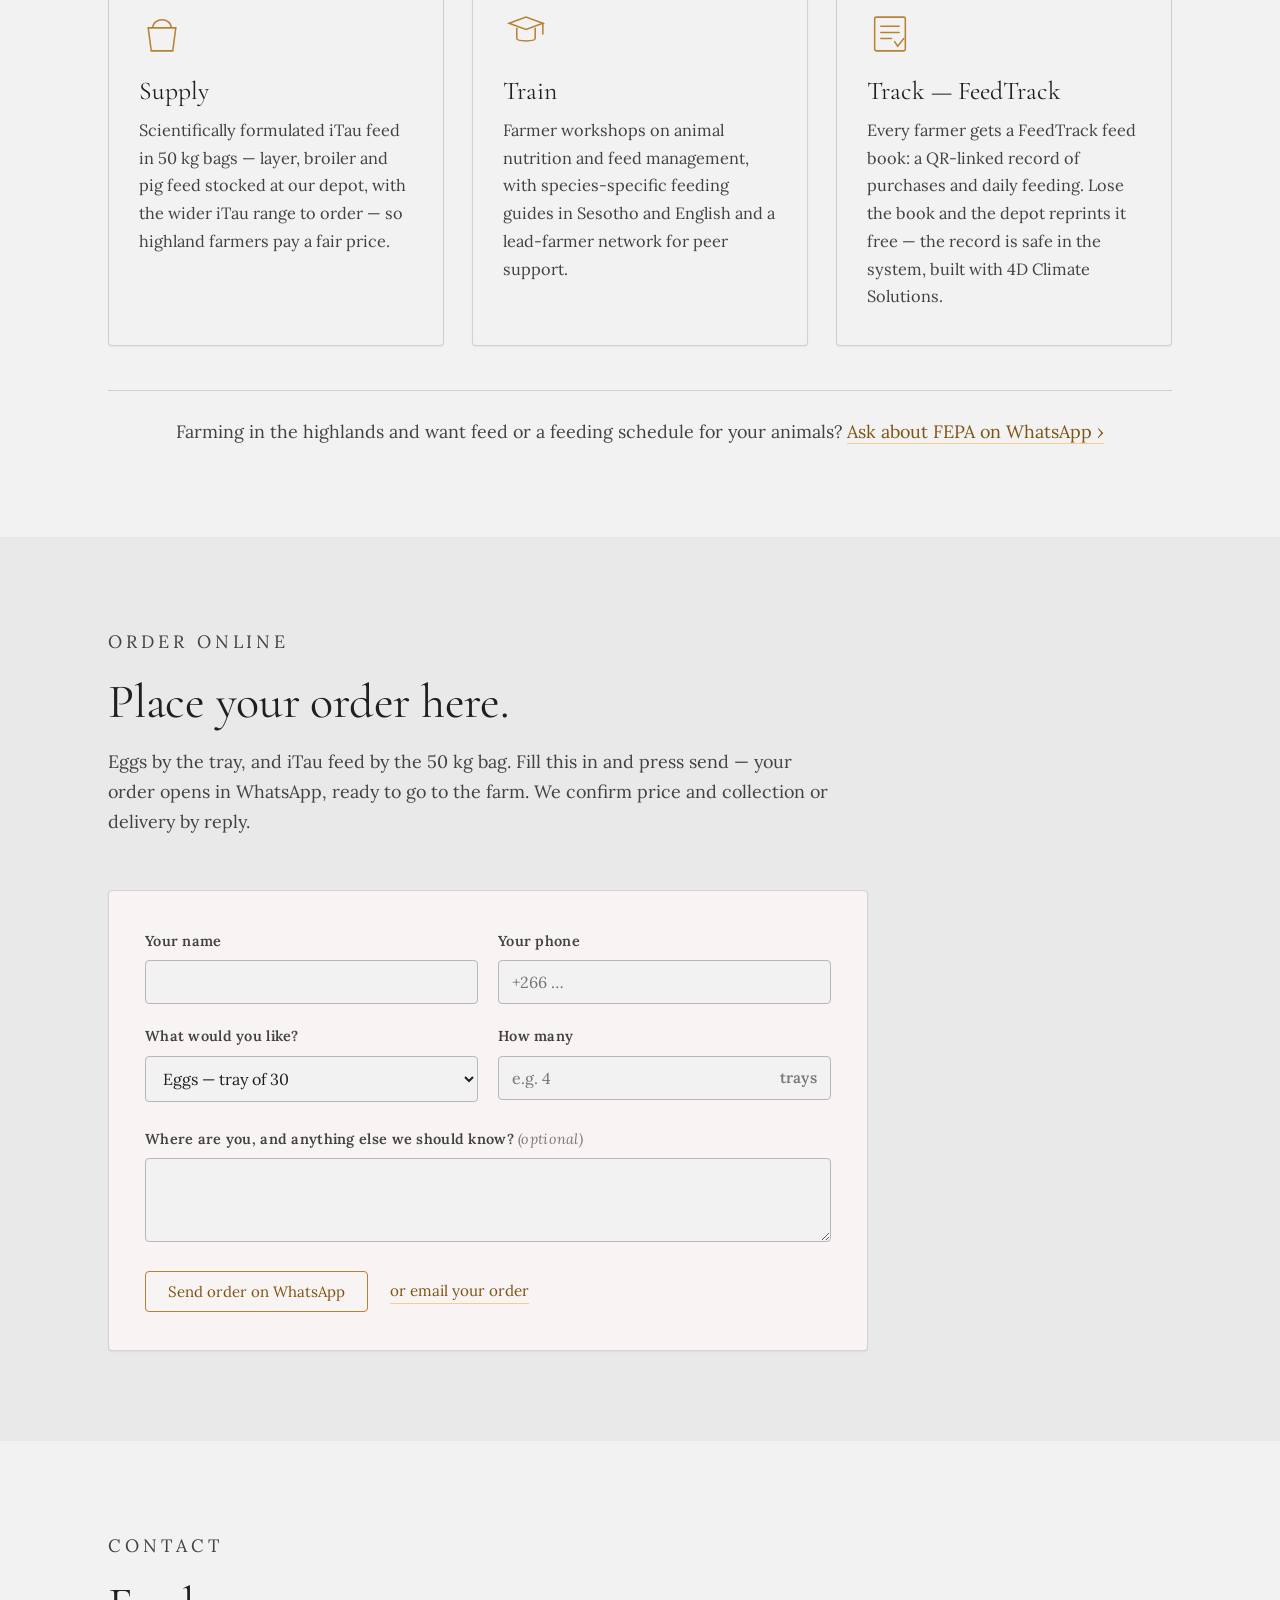
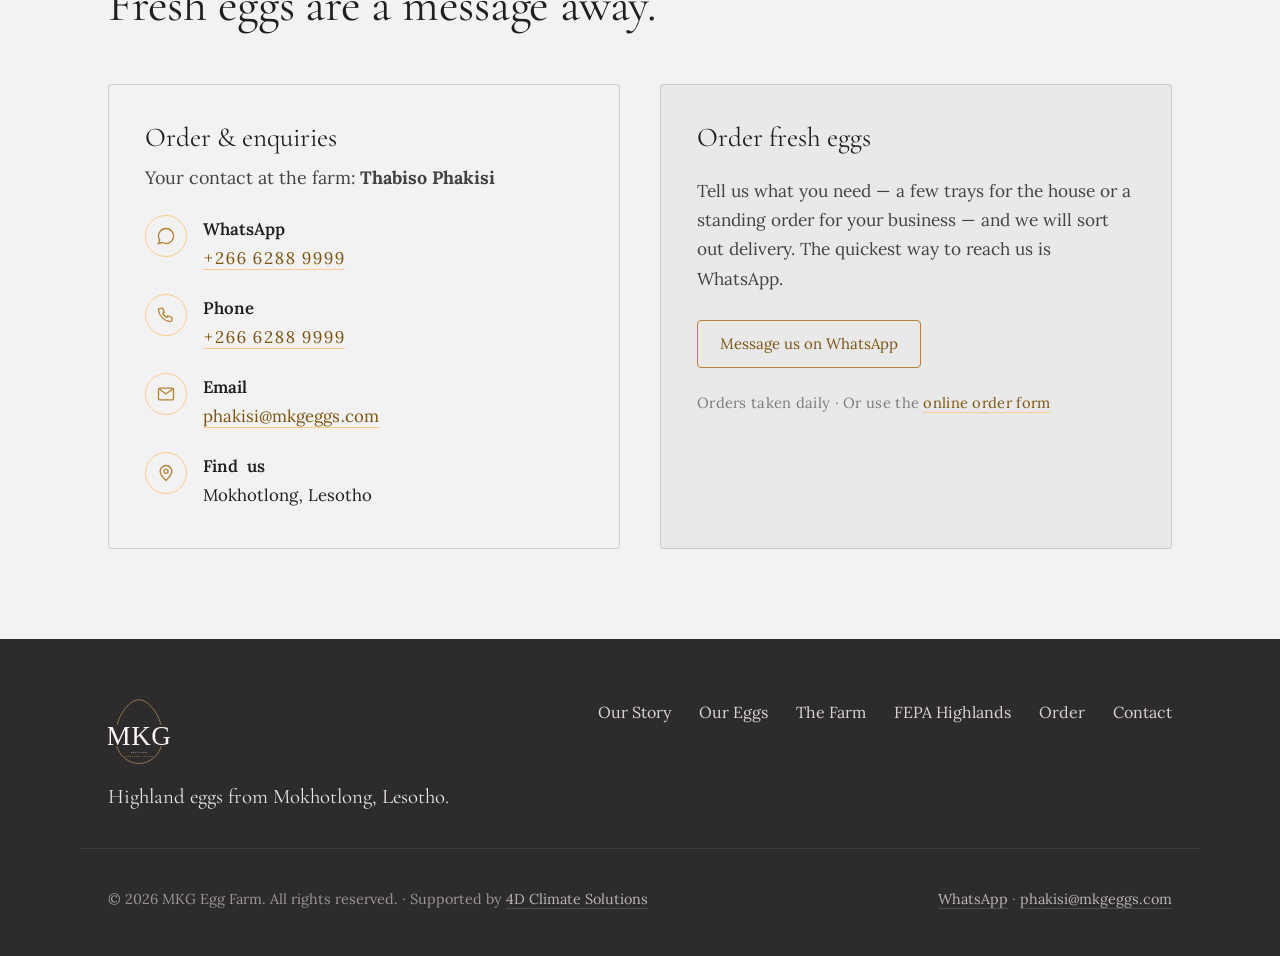
==== commit d53ffee2: "Order form: quantity unit follows the product (trays/bags); FEPA copy - 'How many' is now a number f" ====
--- a/index.html
+++ b/index.html
@@ -190,7 +190,7 @@
           <h2>We feed the highlands, too.</h2>
           <p>
             In Sesotho, <em>fepa</em> means <em>to feed</em>. FEPA Highlands is our
-            feed programme for highland farmers, run from the MKG farm at
+            egg and feed programme for highland farmers, run from the MKG farm at
             Mokhotlong with <a href="https://4dcs.co.za" target="_blank" rel="noopener">4D Climate Solutions</a>
             and supplied at factory price by iTau Animal Feeds.
           </p>
@@ -285,7 +285,10 @@
             </label>
             <label class="of-field of-qty">
               <span>How many</span>
-              <input type="text" name="qty" placeholder="e.g. 4 trays or 10 bags" required>
+              <span class="of-unit">
+                <input type="number" name="qty" min="1" step="1" placeholder="e.g. 4" required>
+                <span class="of-unit-tag" id="qty-unit">trays</span>
+              </span>
             </label>
           </div>
           <label class="of-field">
@@ -407,13 +410,19 @@
     document.getElementById('year').textContent = new Date().getFullYear();
     // Online order form → opens WhatsApp (or email) with the order pre-written
     const orderForm = document.getElementById('order-form');
+    const itemSelect = orderForm.querySelector('select[name=item]');
+    const qtyUnit = document.getElementById('qty-unit');
+    const orderUnit = () => itemSelect.value.startsWith('Eggs') ? 'trays' : 'bags';
+    const updateUnit = () => { qtyUnit.textContent = orderUnit(); };
+    itemSelect.addEventListener('change', updateUnit);
+    updateUnit();
     const orderText = () => {
       const f = new FormData(orderForm);
       return [
         'Lumela MKG! New order from mkgeggs.com',
         'Name: ' + f.get('name'),
         'Phone: ' + f.get('phone'),
-        'Order: ' + f.get('item') + ' — ' + f.get('qty'),
+        'Order: ' + f.get('item') + ' — ' + f.get('qty') + ' ' + orderUnit(),
         f.get('note') ? 'Note: ' + f.get('note') : ''
       ].filter(Boolean).join('\n');
     };
--- a/styles.css
+++ b/styles.css
@@ -184,6 +184,12 @@
   outline: 2px solid var(--mkg-gold); outline-offset: 0; border-color: var(--mkg-gold);
 }
 .of-field textarea { resize: vertical; }
+.of-unit { position: relative; display: block; }
+.of-unit input { padding-right: 76px; }
+.of-unit-tag {
+  position: absolute; right: 14px; top: 50%; transform: translateY(-50%);
+  font-size: 0.95rem; color: var(--mkg-neutral-600); pointer-events: none;
+}
 .of-actions { display: flex; align-items: center; gap: 22px; flex-wrap: wrap; margin-top: 6px; }
 .of-mail { font-size: 0.95rem; }
 
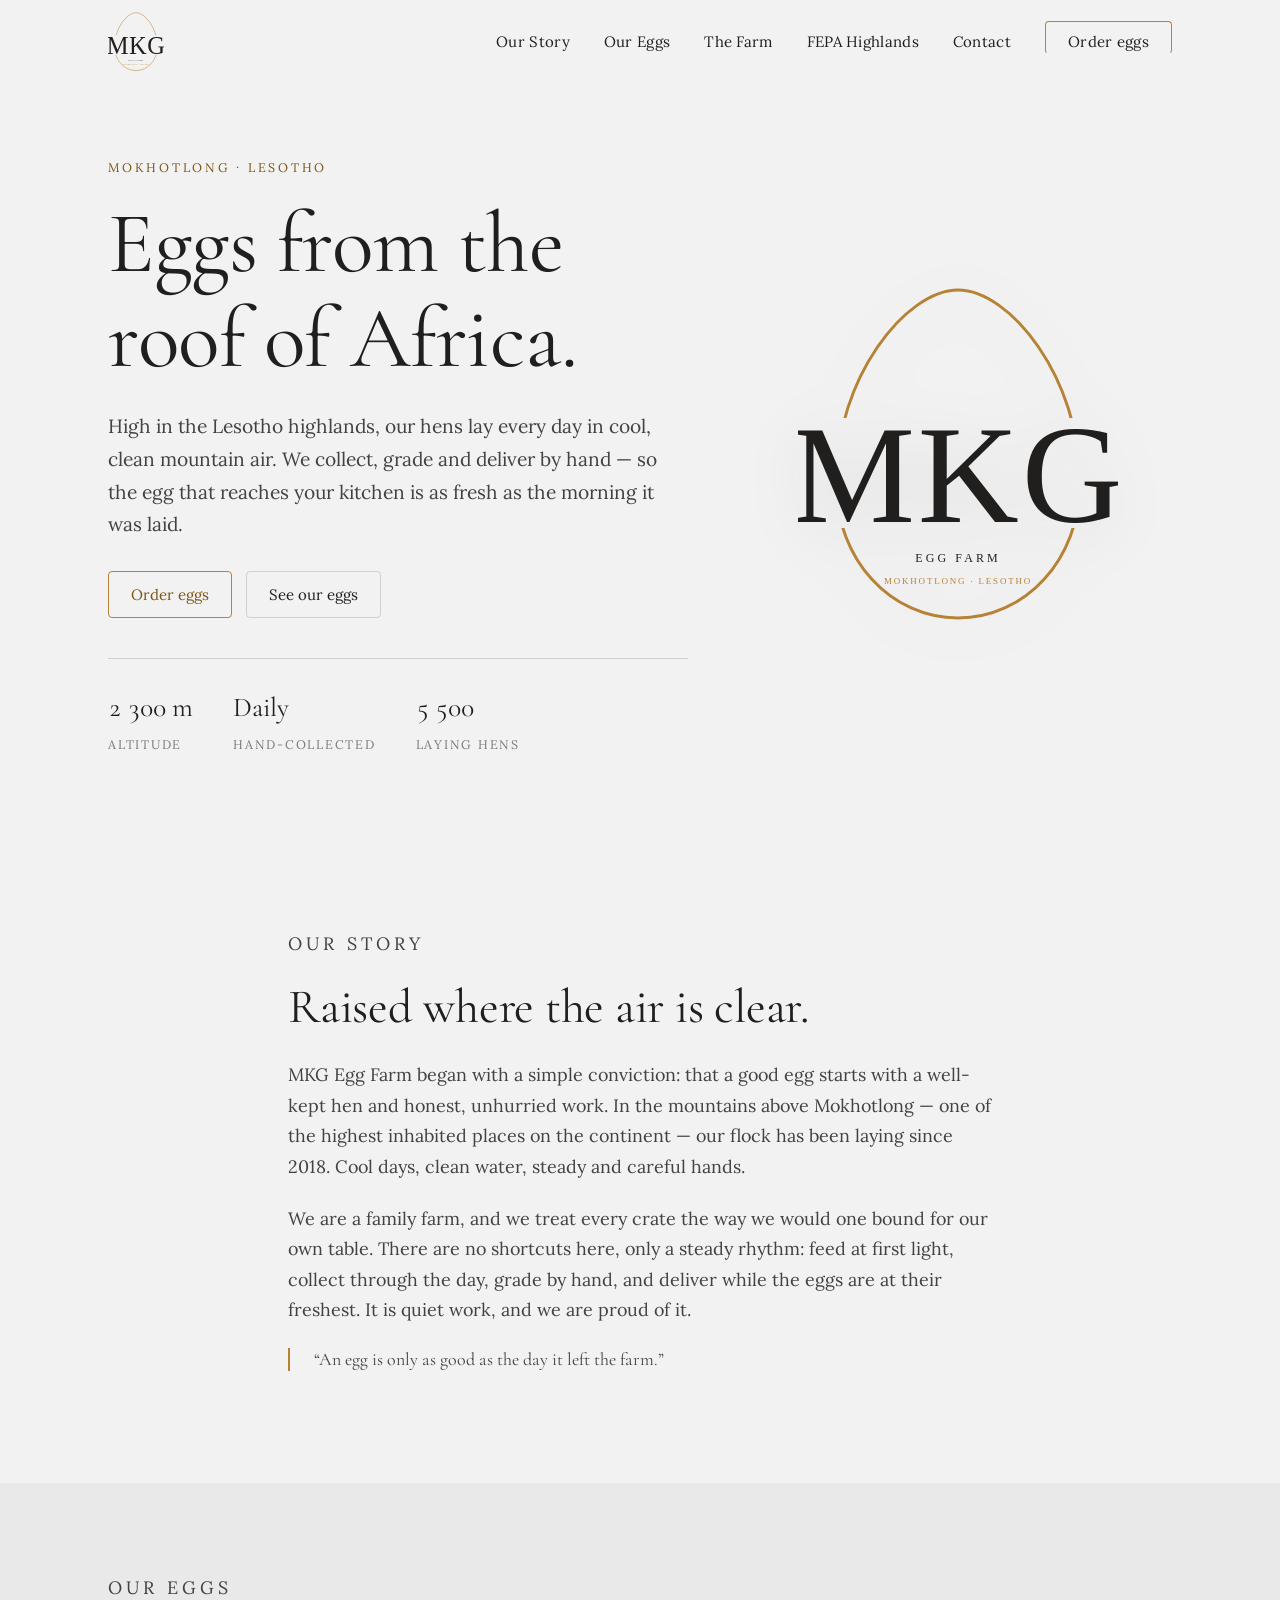
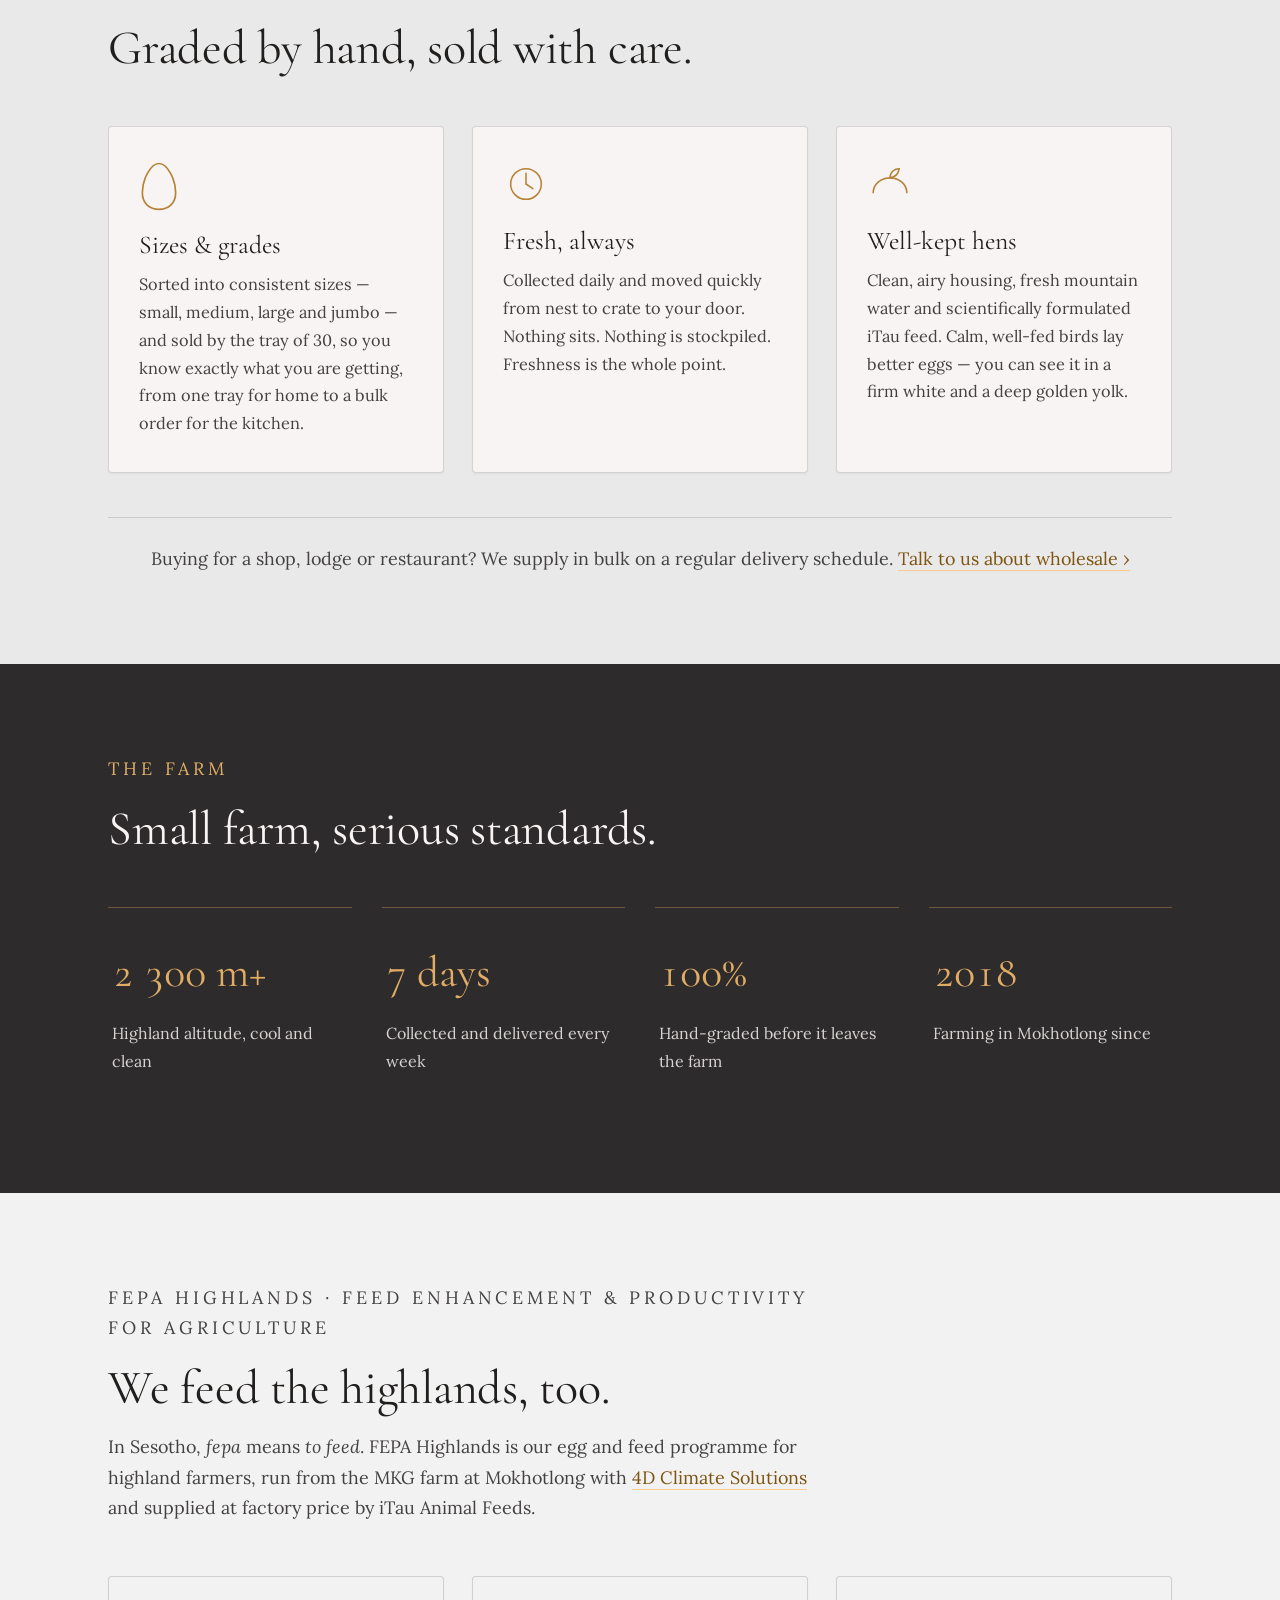
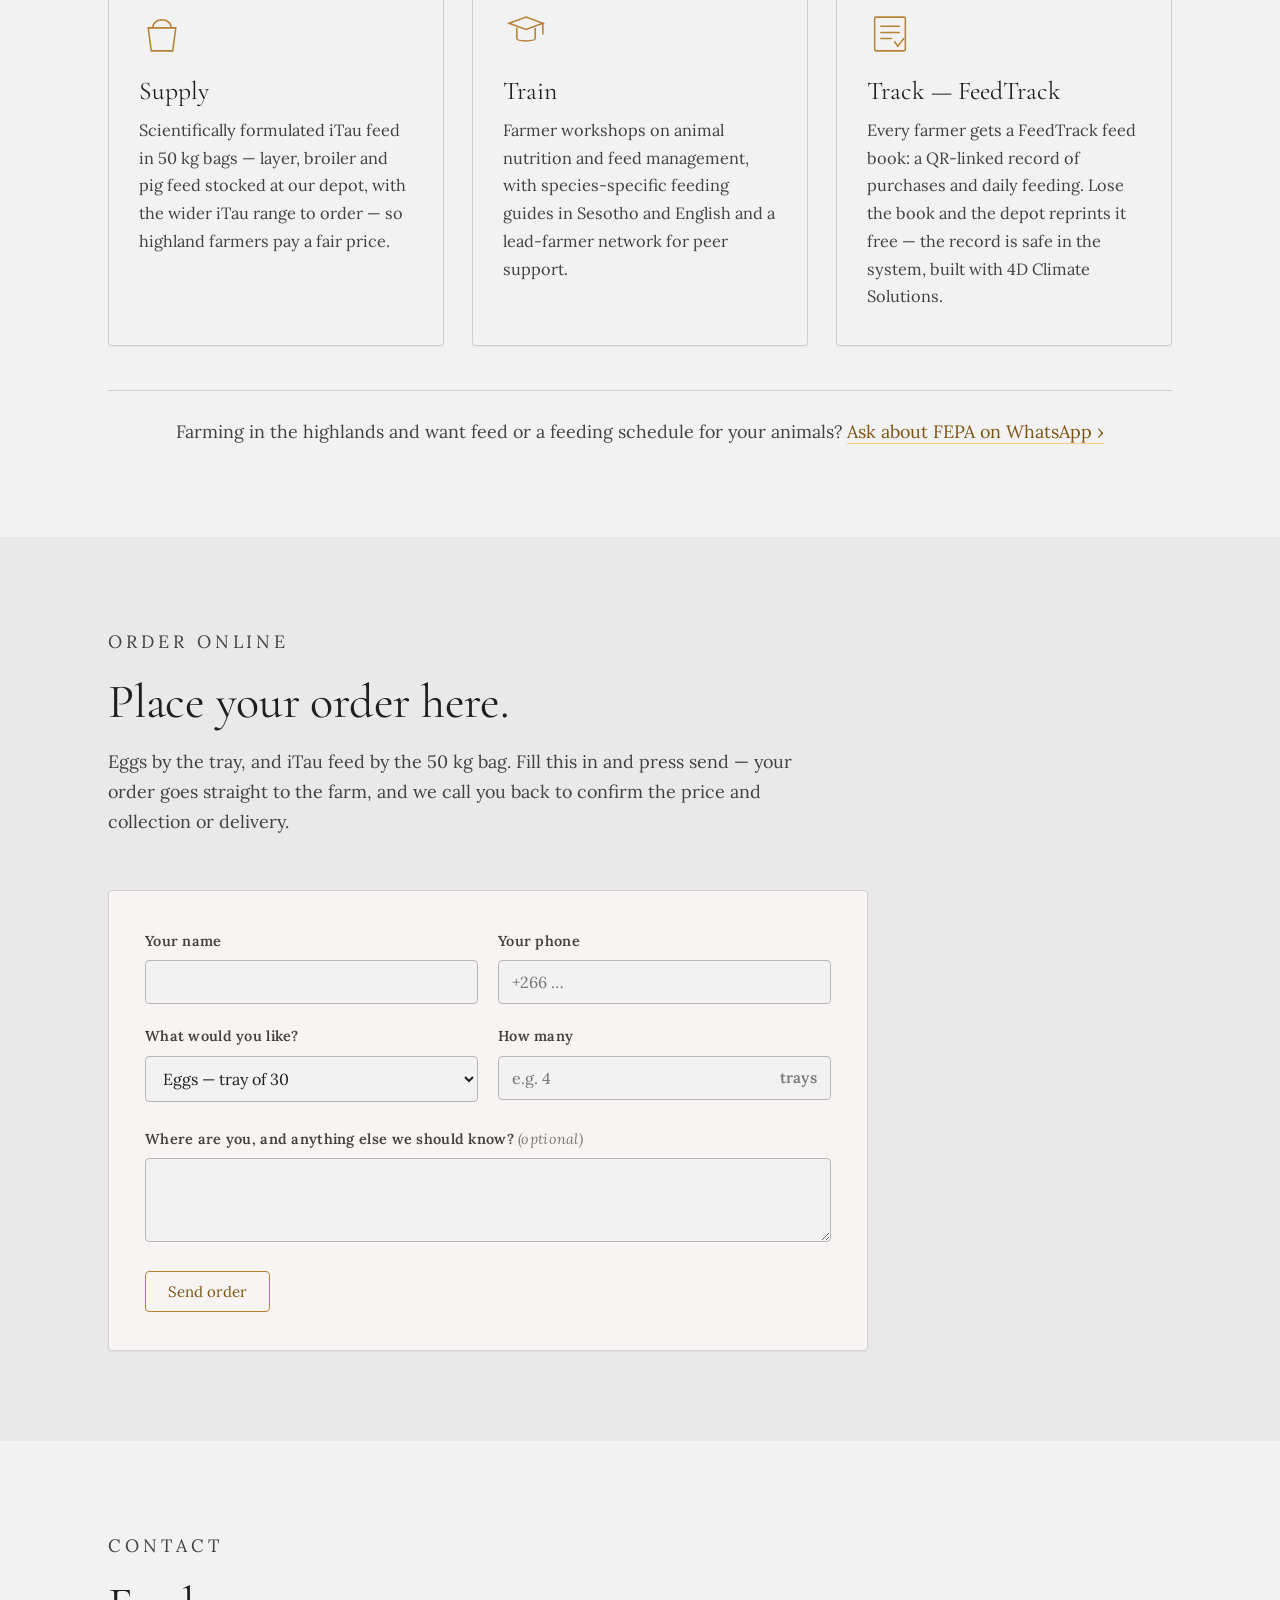
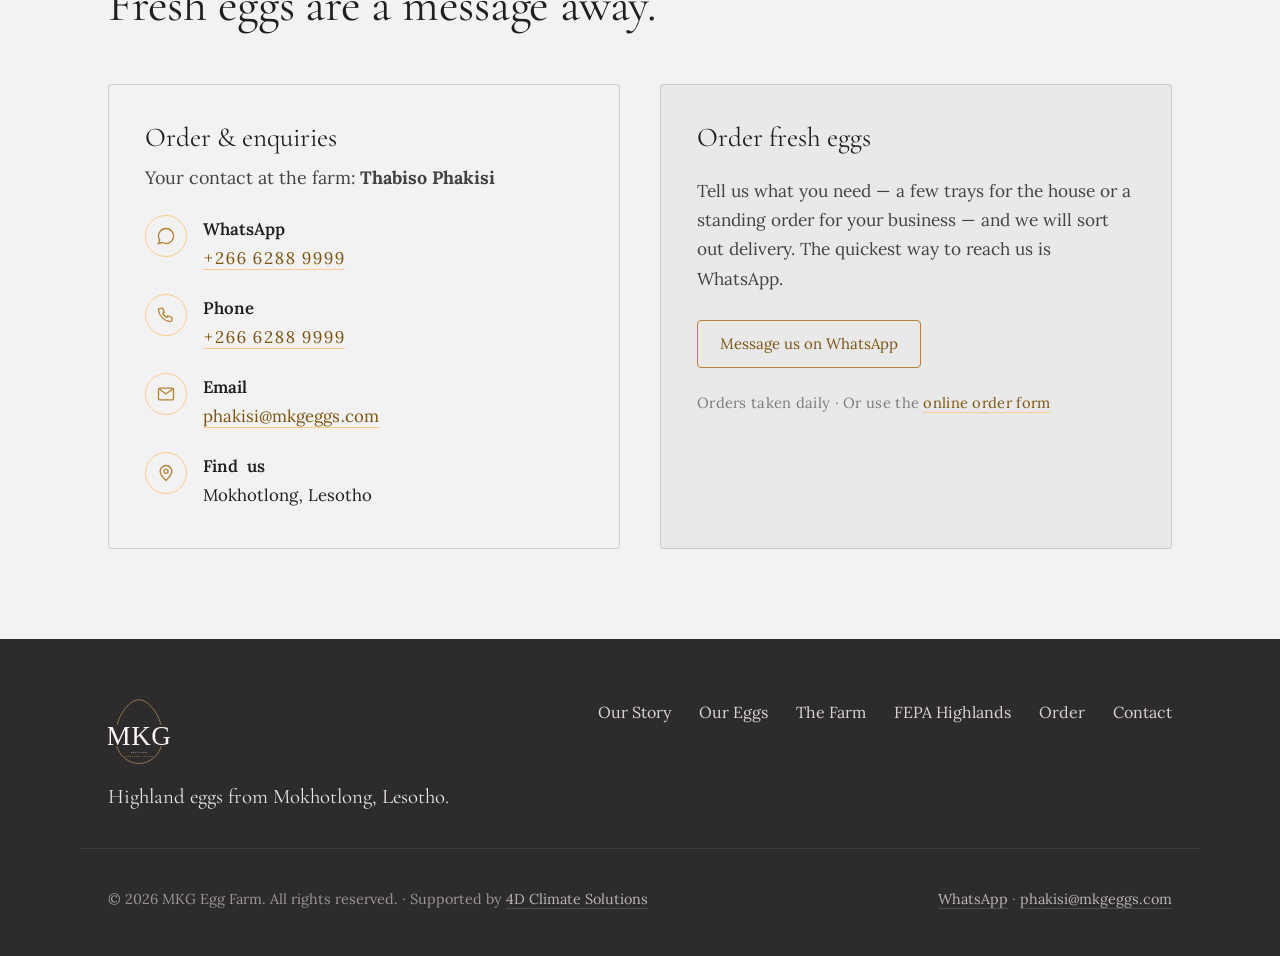
==== commit e20c8813: "Order form emails orders via Resend Pages Function; drop WhatsApp from ordering - functions/api/orde" ====
--- a/index.html
+++ b/index.html
@@ -251,8 +251,8 @@
           <h2>Place your order here.</h2>
           <p>
             Eggs by the tray, and iTau feed by the 50&nbsp;kg bag. Fill this in and
-            press send — your order opens in WhatsApp, ready to go to the farm. We
-            confirm price and collection or delivery by reply.
+            press send — your order goes straight to the farm, and we call you
+            back to confirm the price and collection or delivery.
           </p>
         </div>
 
@@ -295,11 +295,20 @@
             <span>Where are you, and anything else we should know? <em>(optional)</em></span>
             <textarea name="note" rows="3"></textarea>
           </label>
+          <label class="of-hp" aria-hidden="true">
+            Company <input type="text" name="company" tabindex="-1" autocomplete="off">
+          </label>
           <div class="of-actions">
-            <button class="mkg-btn" type="submit">Send order on WhatsApp</button>
-            <a class="of-mail" id="order-mail" href="mailto:phakisi@mkgeggs.com">or email your order</a>
+            <button class="mkg-btn" type="submit" id="order-send">Send order</button>
+            <p class="of-status" id="order-status" role="status"></p>
           </div>
         </form>
+
+        <div class="order-done" id="order-done" hidden>
+          <h3>Kea leboha — order received!</h3>
+          <p>Your order is on its way to the farm. We will call you back shortly
+             to confirm the price and arrange collection or delivery.</p>
+        </div>
       </div>
     </section>
 
@@ -416,25 +425,36 @@
     const updateUnit = () => { qtyUnit.textContent = orderUnit(); };
     itemSelect.addEventListener('change', updateUnit);
     updateUnit();
-    const orderText = () => {
-      const f = new FormData(orderForm);
-      return [
-        'Lumela MKG! New order from mkgeggs.com',
-        'Name: ' + f.get('name'),
-        'Phone: ' + f.get('phone'),
-        'Order: ' + f.get('item') + ' — ' + f.get('qty') + ' ' + orderUnit(),
-        f.get('note') ? 'Note: ' + f.get('note') : ''
-      ].filter(Boolean).join('\n');
-    };
-    orderForm.addEventListener('submit', e => {
+    const sendBtn = document.getElementById('order-send');
+    const statusEl = document.getElementById('order-status');
+    orderForm.addEventListener('submit', async e => {
       e.preventDefault();
       if (!orderForm.reportValidity()) return;
-      window.open('https://wa.me/26662889999?text=' + encodeURIComponent(orderText()), '_blank', 'noopener');
-    });
-    document.getElementById('order-mail').addEventListener('click', function (e) {
-      if (!orderForm.reportValidity()) { e.preventDefault(); return; }
-      this.href = 'mailto:phakisi@mkgeggs.com?subject=' + encodeURIComponent('Order — mkgeggs.com')
-        + '&body=' + encodeURIComponent(orderText());
+      const f = new FormData(orderForm);
+      sendBtn.disabled = true;
+      sendBtn.textContent = 'Sending…';
+      statusEl.textContent = '';
+      try {
+        const res = await fetch('/api/order', {
+          method: 'POST',
+          headers: { 'content-type': 'application/json' },
+          body: JSON.stringify({
+            name: f.get('name'),
+            phone: f.get('phone'),
+            item: f.get('item'),
+            qty: f.get('qty'),
+            note: f.get('note'),
+            company: f.get('company')
+          })
+        });
+        if (!res.ok) throw new Error((await res.json().catch(() => ({}))).error || 'send failed');
+        orderForm.hidden = true;
+        document.getElementById('order-done').hidden = false;
+      } catch (err) {
+        statusEl.textContent = 'Sorry — your order could not be sent. Please call us on +266 6288 9999.';
+        sendBtn.disabled = false;
+        sendBtn.textContent = 'Send order';
+      }
     });
     // Subtle header shadow on scroll
     const header = document.querySelector('.site-header');
--- a/styles.css
+++ b/styles.css
@@ -191,7 +191,16 @@
   font-size: 0.95rem; color: var(--mkg-neutral-600); pointer-events: none;
 }
 .of-actions { display: flex; align-items: center; gap: 22px; flex-wrap: wrap; margin-top: 6px; }
-.of-mail { font-size: 0.95rem; }
+.of-status { margin: 0; font-size: 0.95rem; color: var(--mkg-gold-800); }
+.of-hp { position: absolute; left: -9999px; top: -9999px; }
+.mkg-btn:disabled { opacity: 0.6; cursor: default; }
+.order-done {
+  max-width: 760px; background: var(--mkg-neutral-100);
+  border: 1px solid var(--mkg-gold-300); border-left: 4px solid var(--mkg-gold);
+  border-radius: var(--mkg-radius); padding: 34px 36px;
+}
+.order-done h3 { font-size: 1.8rem; margin: 0 0 10px; }
+.order-done p { margin: 0; }
 
 /* ─────────────  CONTACT  ───────────── */
 .contact-grid {
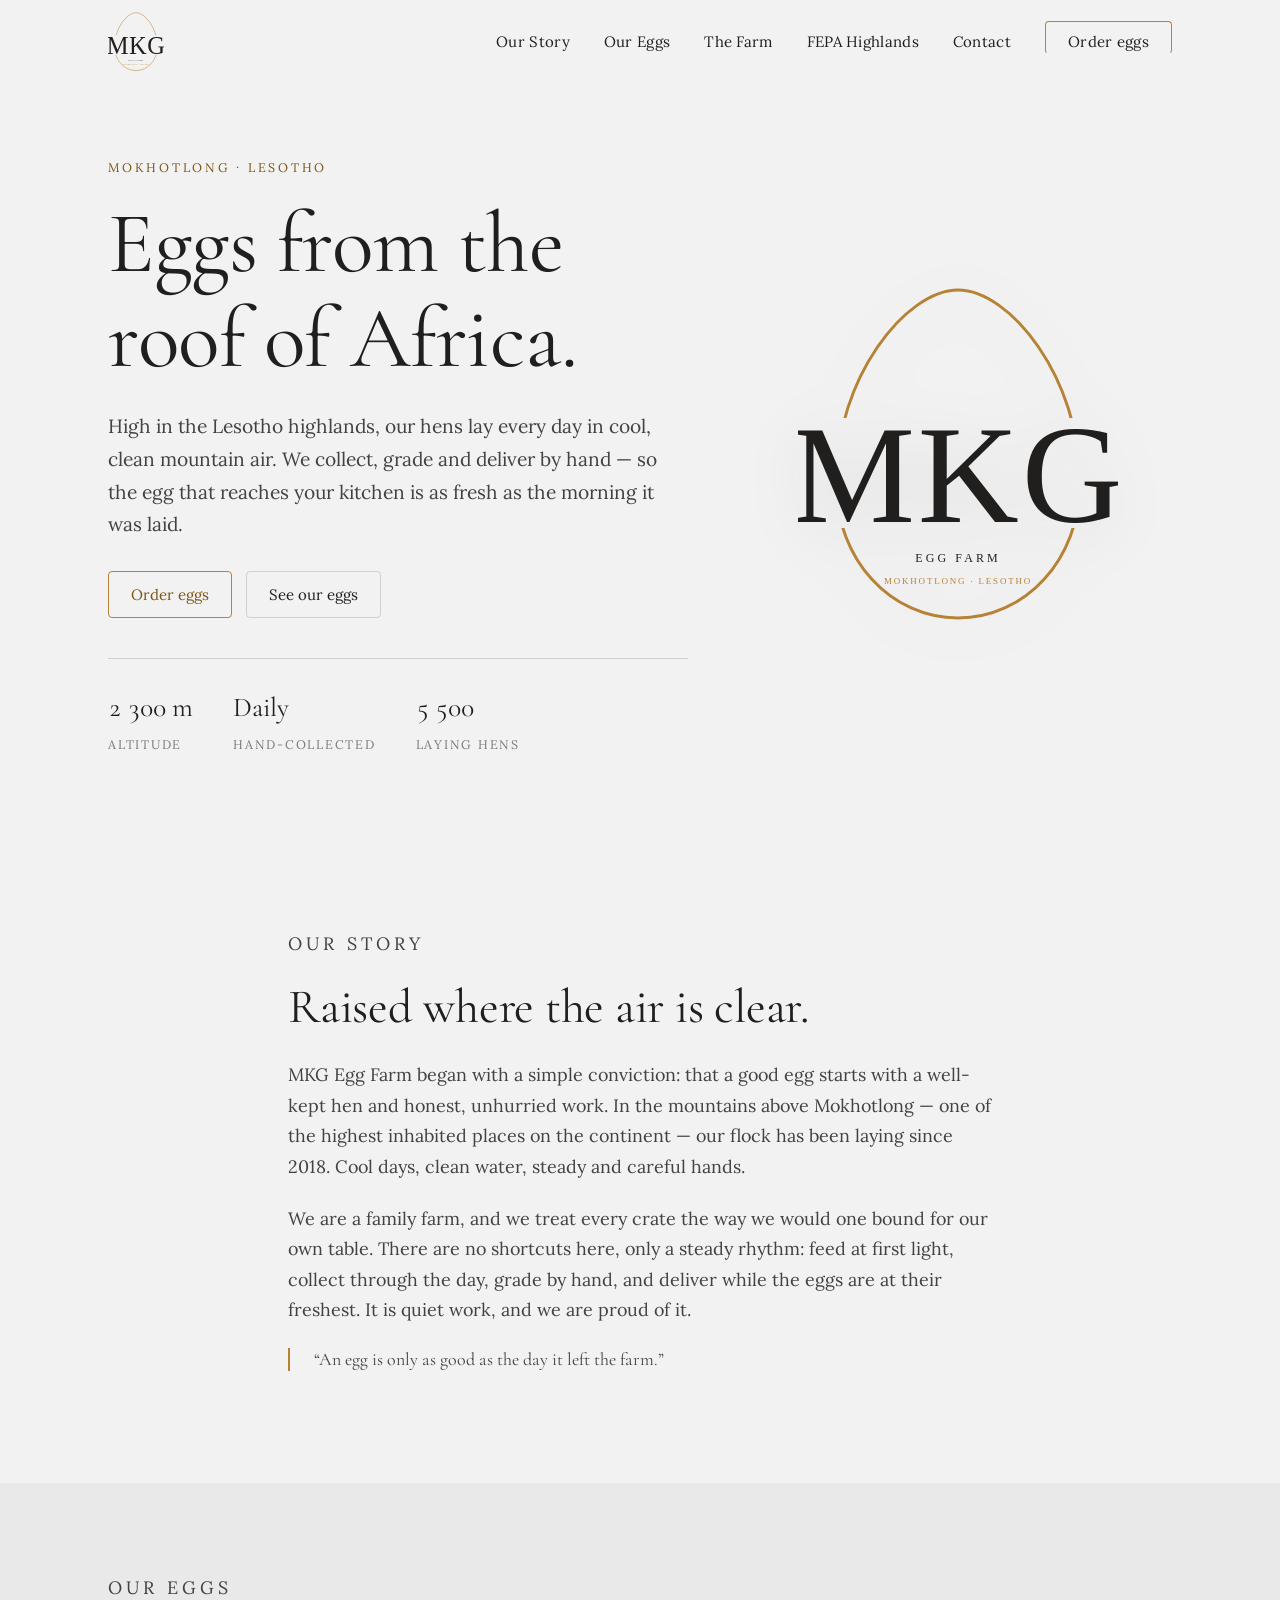
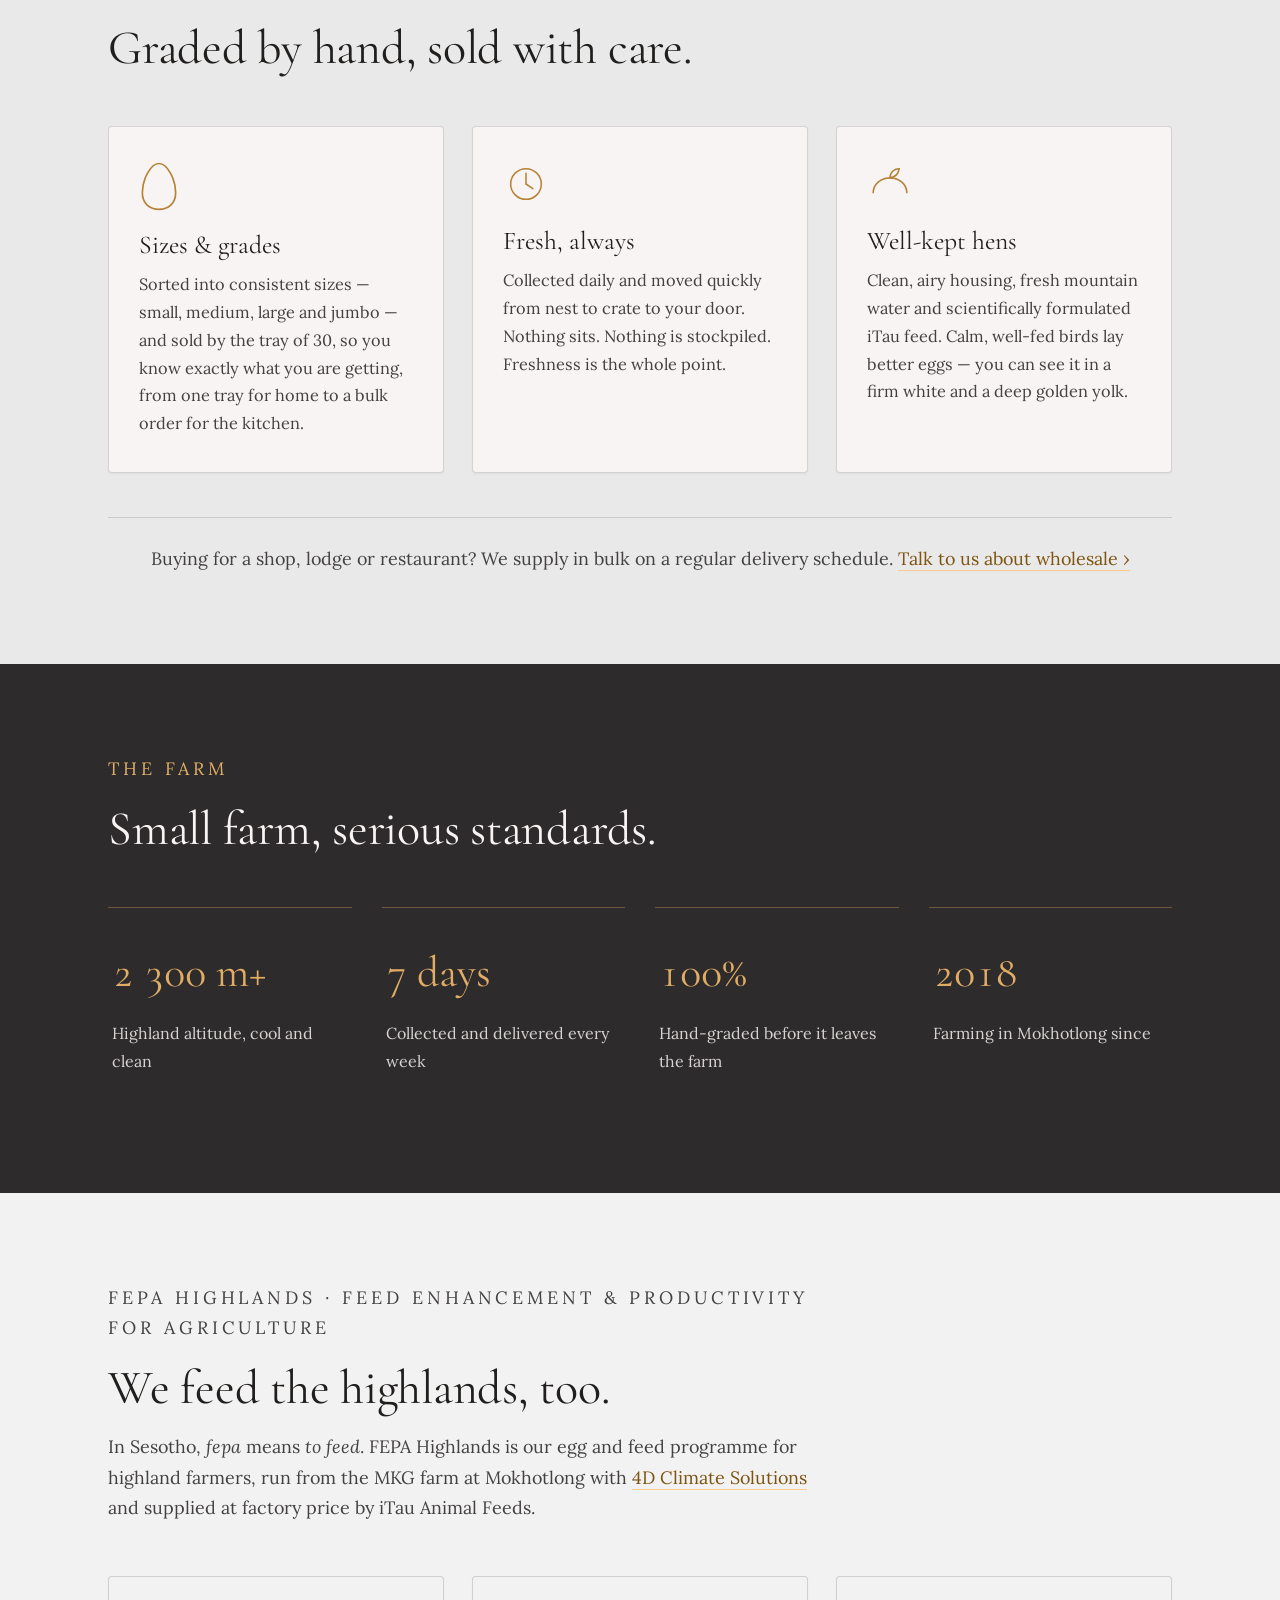
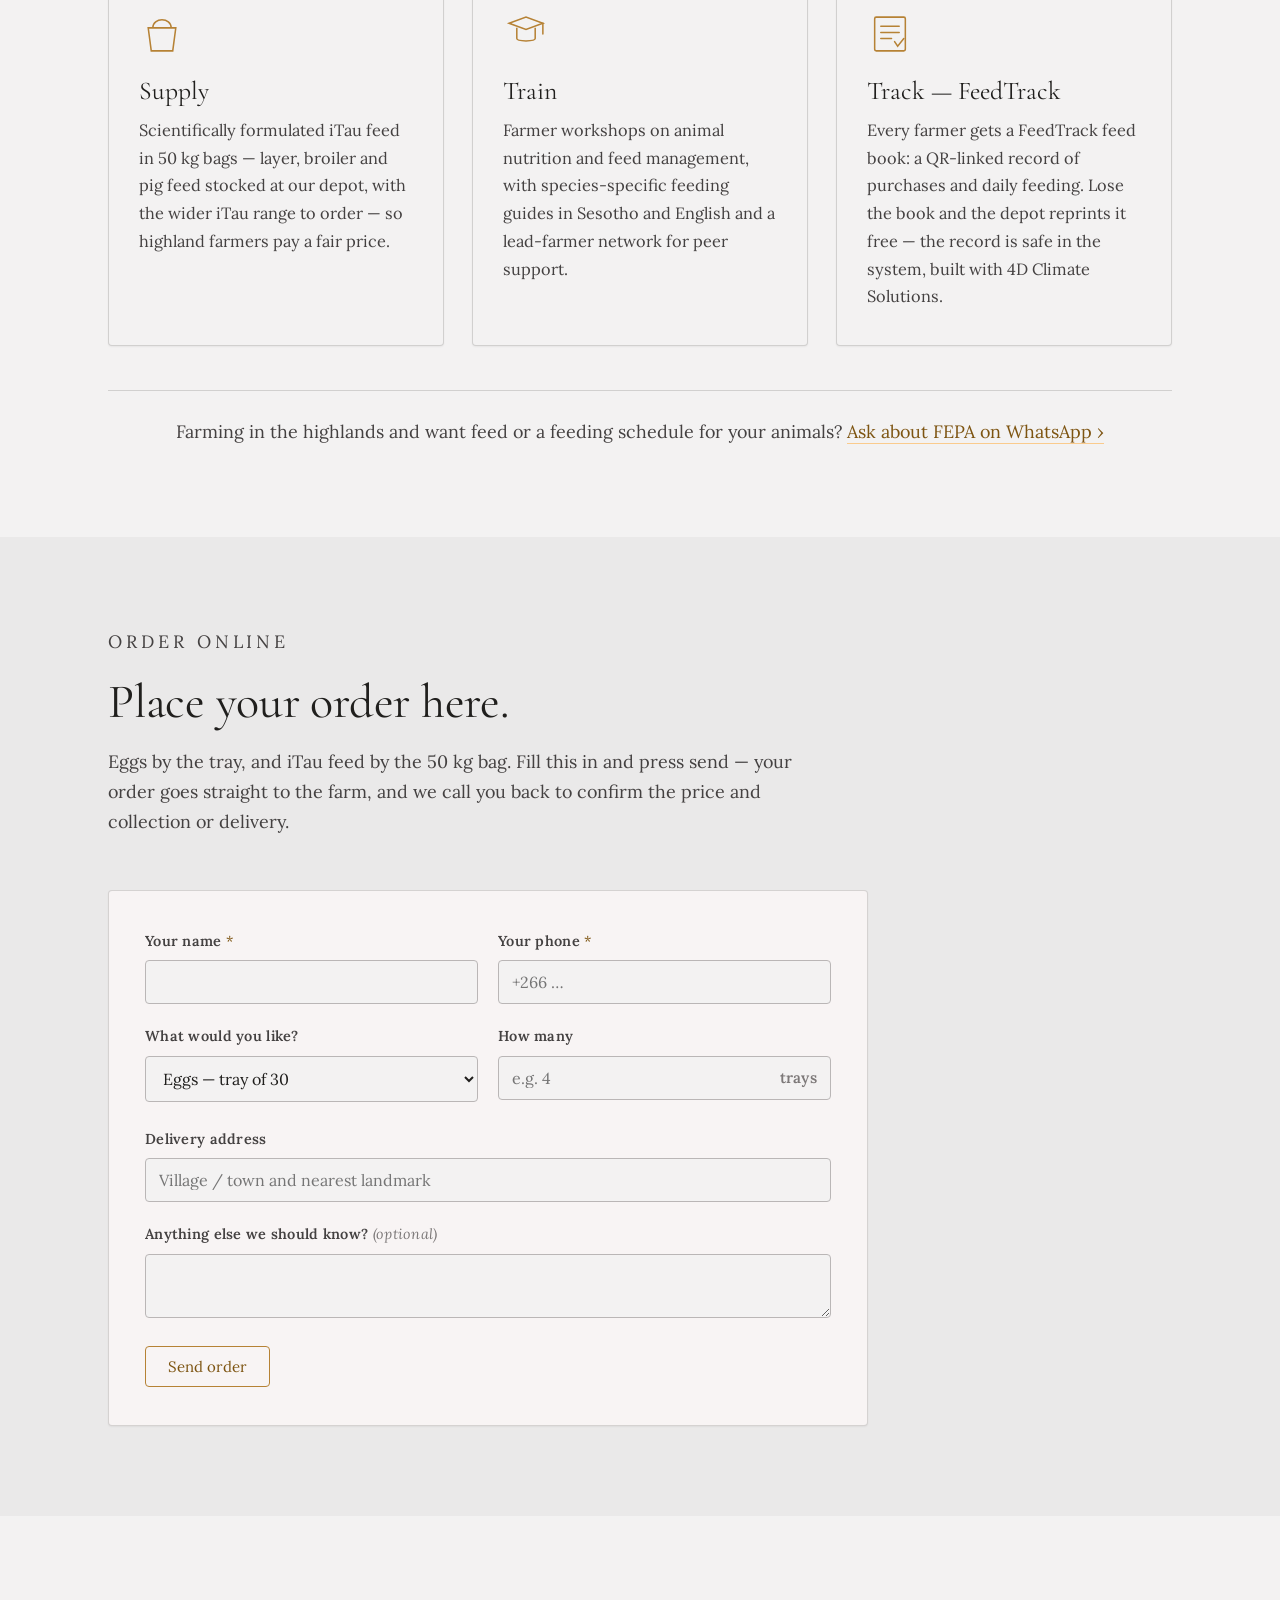
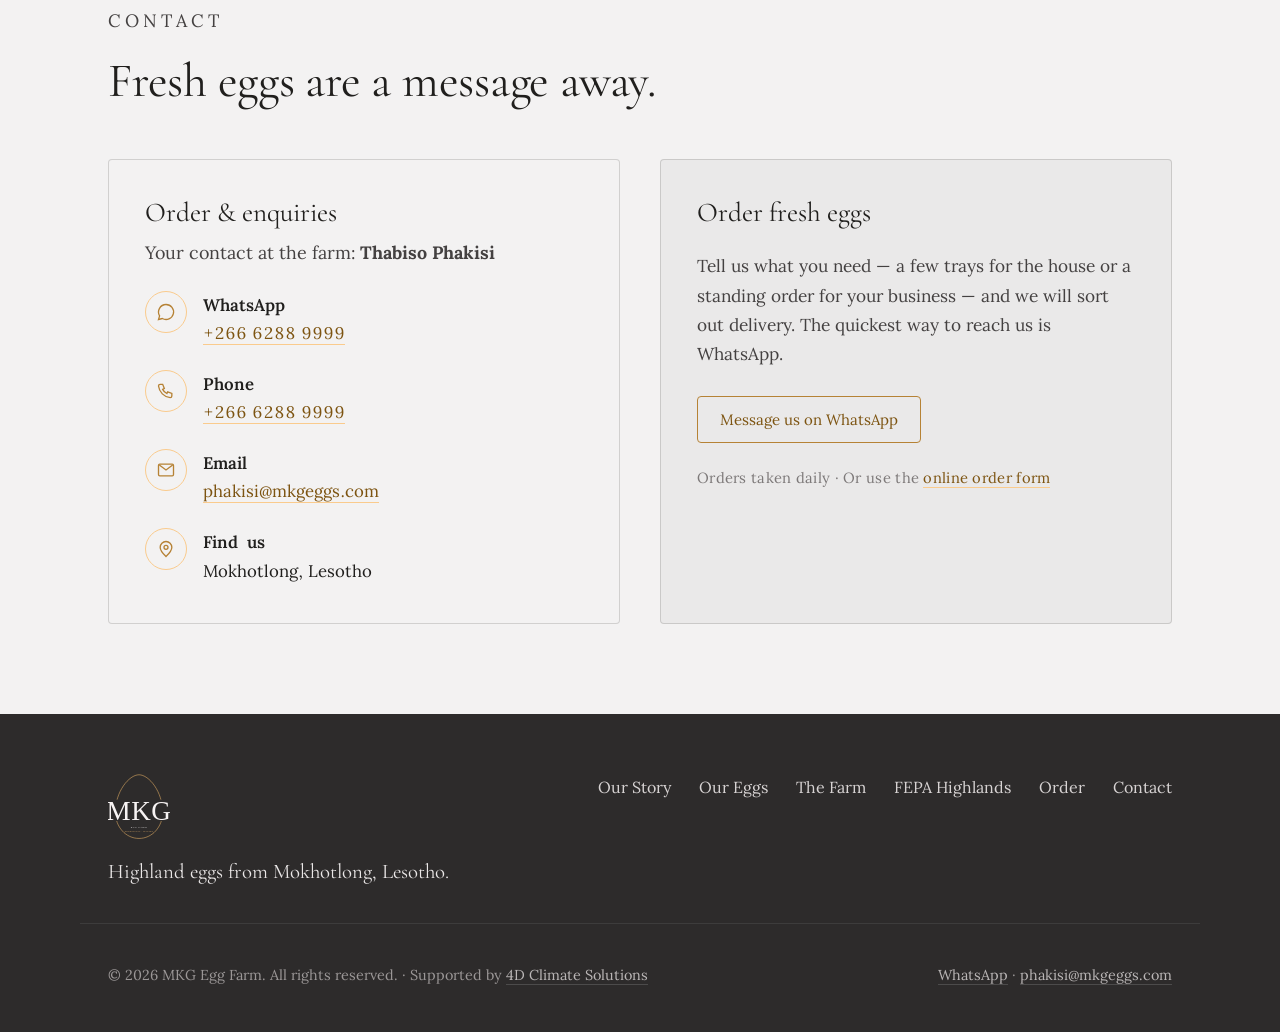
==== commit 512bebef: "Order form: address field, required markers, hide honeypot reliably - Separate 'Delivery address' in" ====
--- a/index.html
+++ b/index.html
@@ -17,7 +17,7 @@
   <link rel="apple-touch-icon" href="/favicon.png?v=2">
 
   <link rel="stylesheet" href="/brand/mkg-tokens.css">
-  <link rel="stylesheet" href="/styles.css">
+  <link rel="stylesheet" href="/styles.css?v=3">
 </head>
 <body>
   <a class="skip-link" href="#main">Skip to content</a>
@@ -259,11 +259,11 @@
         <form class="order-form" id="order-form">
           <div class="of-row">
             <label class="of-field">
-              <span>Your name</span>
+              <span>Your name <em class="req" aria-hidden="true">*</em></span>
               <input type="text" name="name" autocomplete="name" required>
             </label>
             <label class="of-field">
-              <span>Your phone</span>
+              <span>Your phone <em class="req" aria-hidden="true">*</em></span>
               <input type="tel" name="phone" autocomplete="tel" placeholder="+266 …" required>
             </label>
           </div>
@@ -292,11 +292,15 @@
             </label>
           </div>
           <label class="of-field">
-            <span>Where are you, and anything else we should know? <em>(optional)</em></span>
-            <textarea name="note" rows="3"></textarea>
+            <span>Delivery address</span>
+            <input type="text" name="address" autocomplete="street-address" placeholder="Village / town and nearest landmark">
           </label>
-          <label class="of-hp" aria-hidden="true">
-            Company <input type="text" name="company" tabindex="-1" autocomplete="off">
+          <label class="of-field">
+            <span>Anything else we should know? <em>(optional)</em></span>
+            <textarea name="note" rows="2"></textarea>
+          </label>
+          <label class="of-hp" aria-hidden="true" style="position:absolute;left:-9999px;top:-9999px;height:1px;width:1px;overflow:hidden;">
+            Leave this empty <input type="text" name="botcheck" tabindex="-1" autocomplete="off">
           </label>
           <div class="of-actions">
             <button class="mkg-btn" type="submit" id="order-send">Send order</button>
@@ -443,8 +447,9 @@
             phone: f.get('phone'),
             item: f.get('item'),
             qty: f.get('qty'),
+            address: f.get('address'),
             note: f.get('note'),
-            company: f.get('company')
+            botcheck: f.get('botcheck')
           })
         });
         if (!res.ok) throw new Error((await res.json().catch(() => ({}))).error || 'send failed');
--- a/styles.css
+++ b/styles.css
@@ -174,6 +174,7 @@
   color: var(--mkg-neutral-800); margin-bottom: 7px; letter-spacing: 0.02em;
 }
 .of-field > span em { font-weight: 400; color: var(--mkg-neutral-600); }
+.of-field .req { font-style: normal; color: var(--mkg-gold-700); }
 .of-field input, .of-field select, .of-field textarea {
   width: 100%; font-family: var(--mkg-font-body); font-size: 1rem;
   color: var(--mkg-ink); background: var(--mkg-bg);
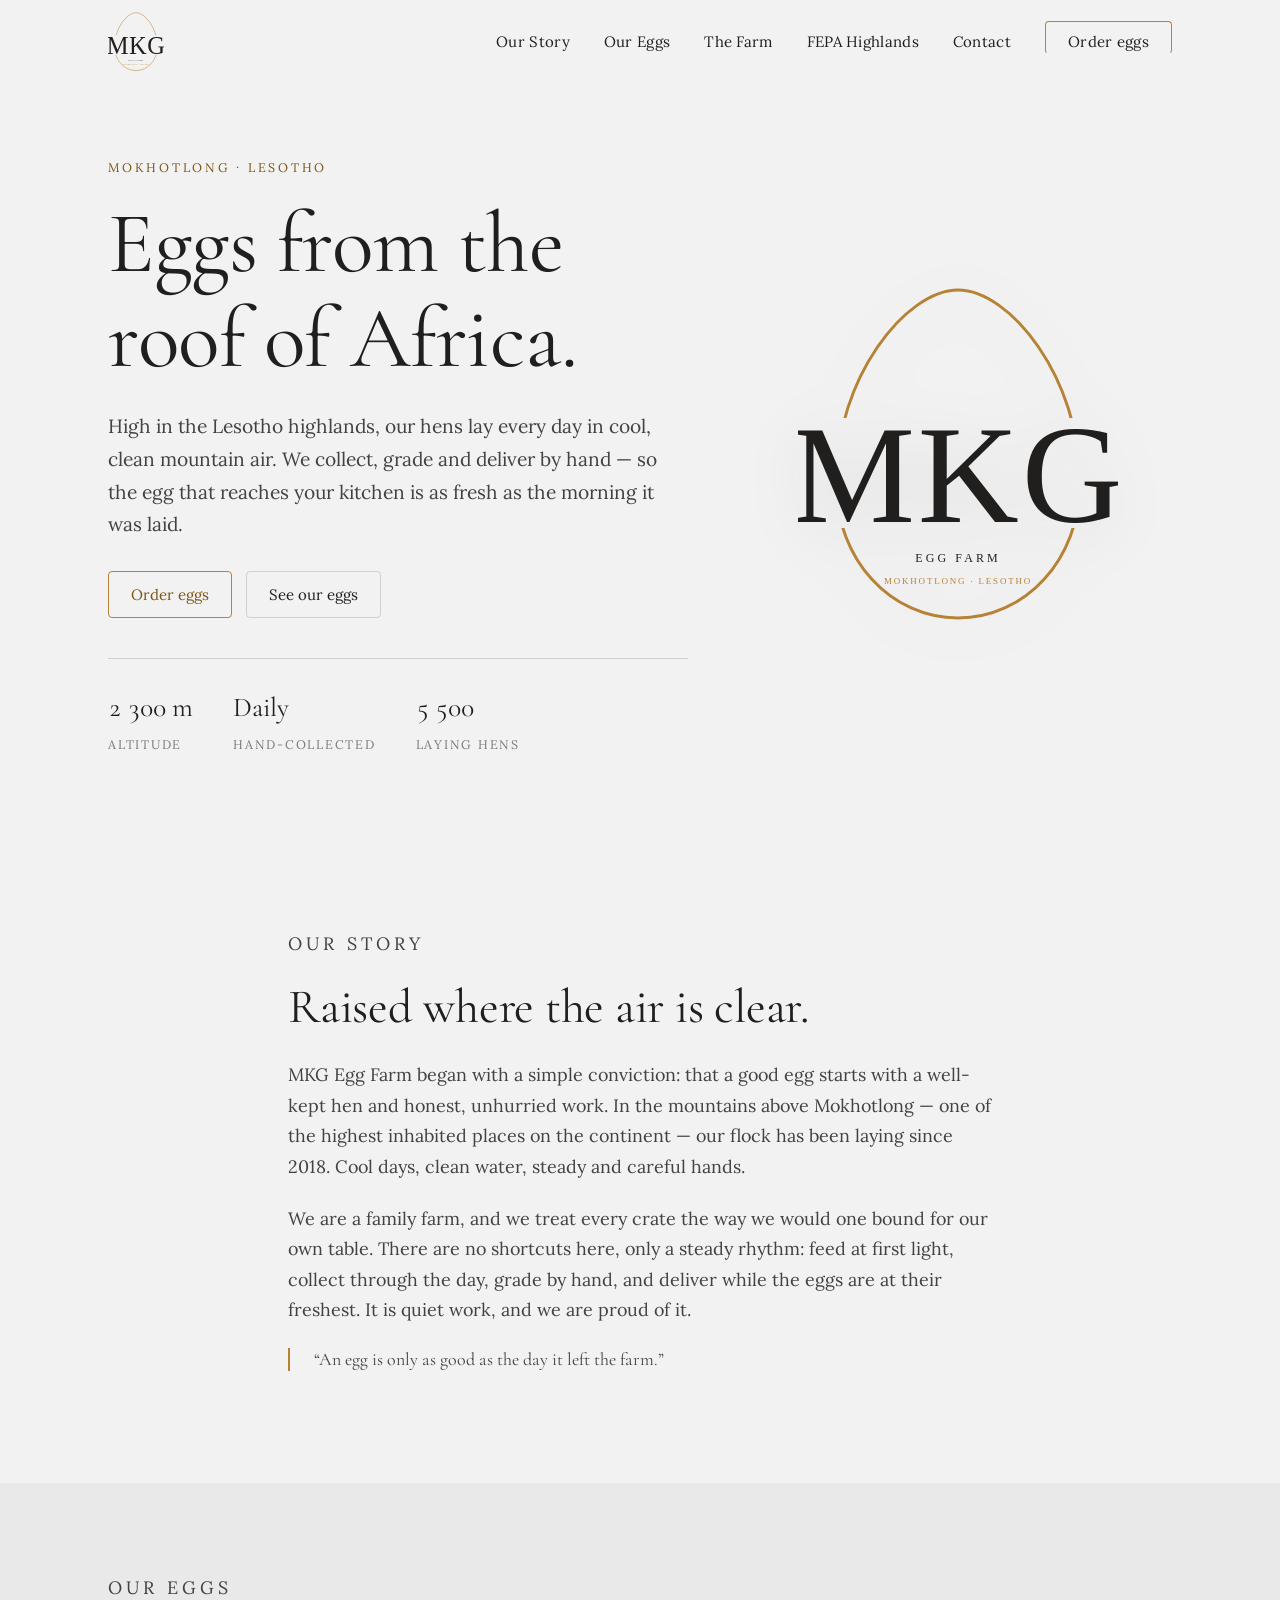
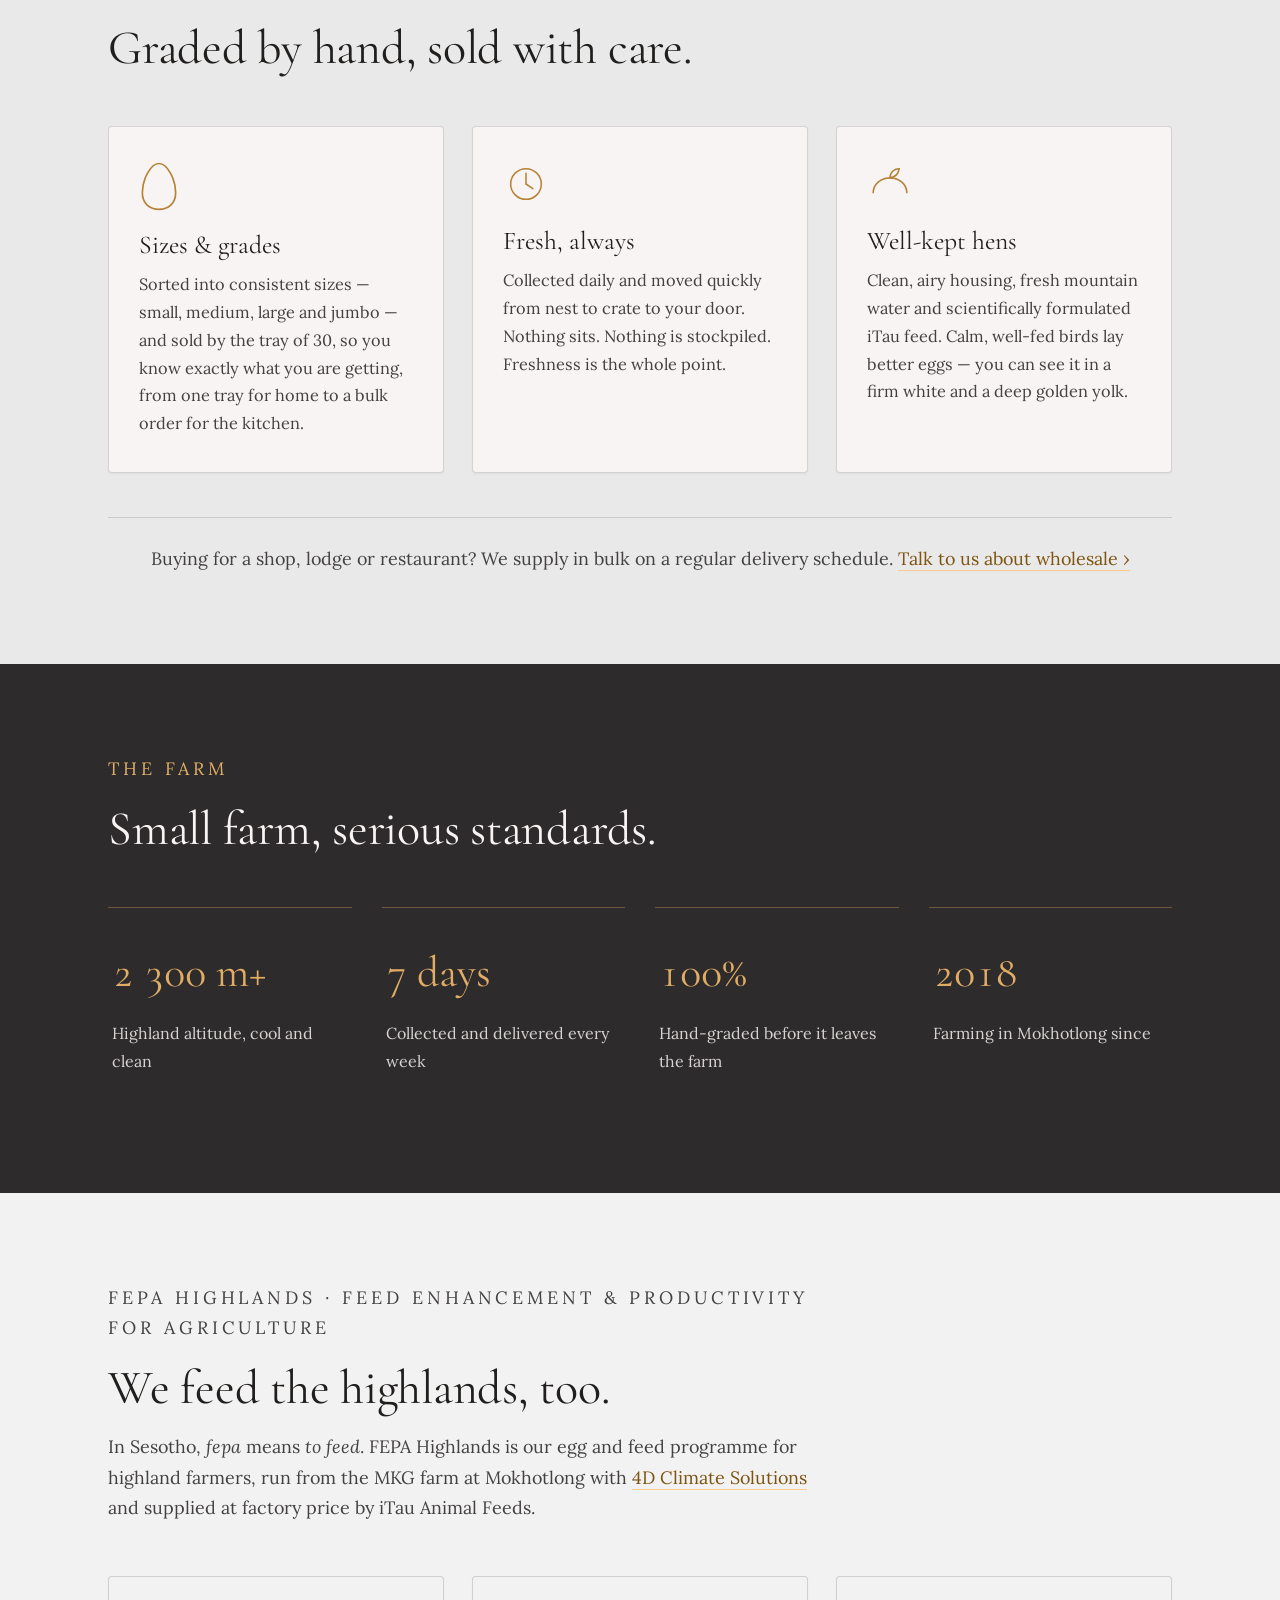
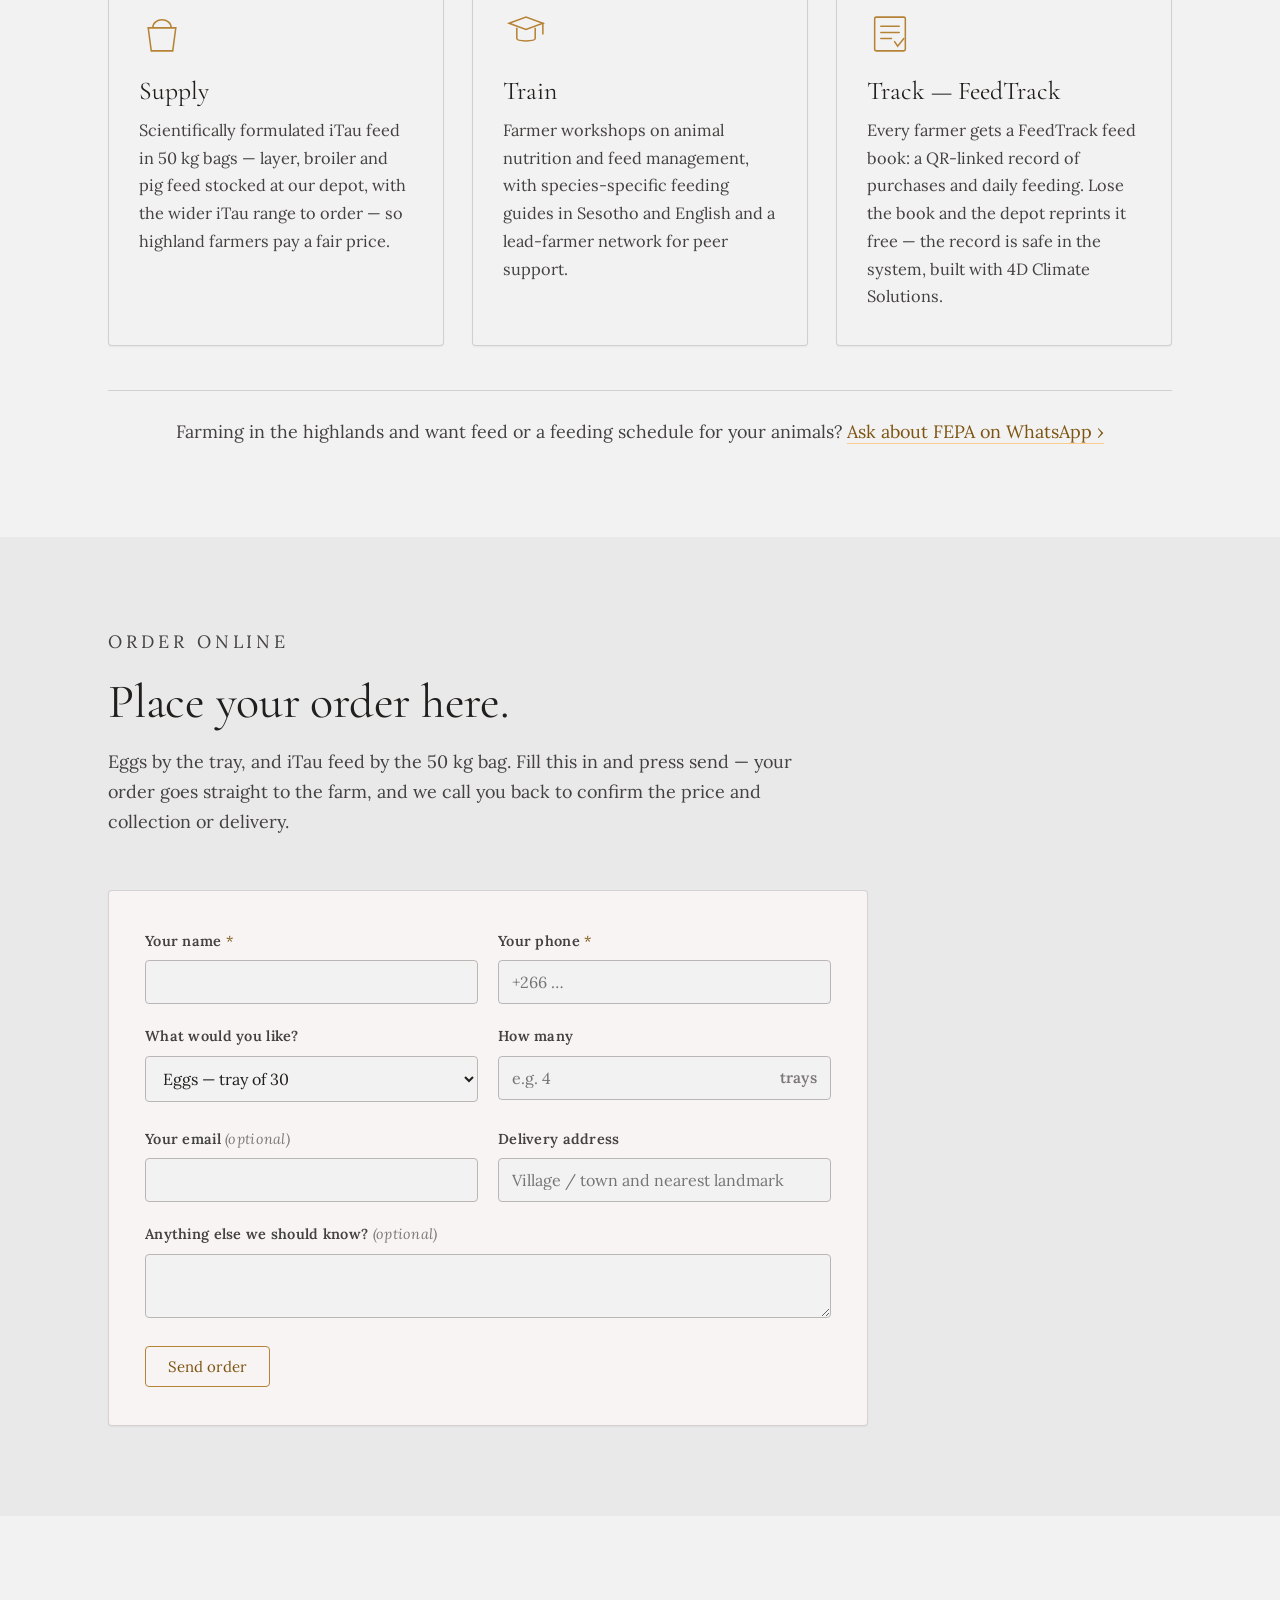
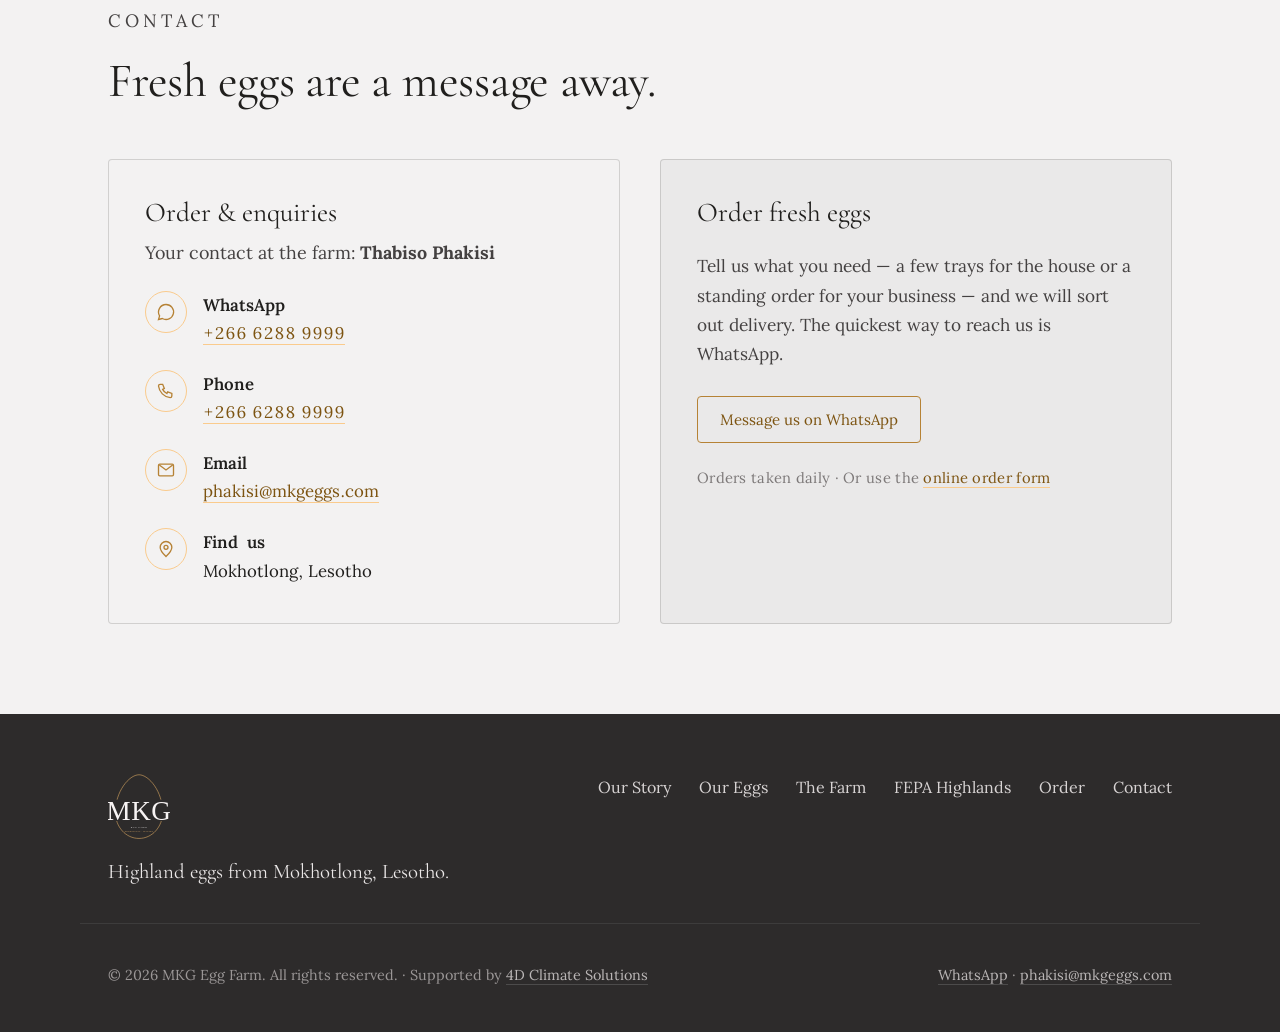
==== commit e28ffecf: "Order form: optional customer email, used as Reply-To on the order email Co-Authored-By: Claude Fabl" ====
--- a/index.html
+++ b/index.html
@@ -291,10 +291,16 @@
               </span>
             </label>
           </div>
-          <label class="of-field">
-            <span>Delivery address</span>
-            <input type="text" name="address" autocomplete="street-address" placeholder="Village / town and nearest landmark">
-          </label>
+          <div class="of-row">
+            <label class="of-field">
+              <span>Your email <em>(optional)</em></span>
+              <input type="email" name="email" autocomplete="email">
+            </label>
+            <label class="of-field">
+              <span>Delivery address</span>
+              <input type="text" name="address" autocomplete="street-address" placeholder="Village / town and nearest landmark">
+            </label>
+          </div>
           <label class="of-field">
             <span>Anything else we should know? <em>(optional)</em></span>
             <textarea name="note" rows="2"></textarea>
@@ -447,6 +453,7 @@
             phone: f.get('phone'),
             item: f.get('item'),
             qty: f.get('qty'),
+            email: f.get('email'),
             address: f.get('address'),
             note: f.get('note'),
             botcheck: f.get('botcheck')
